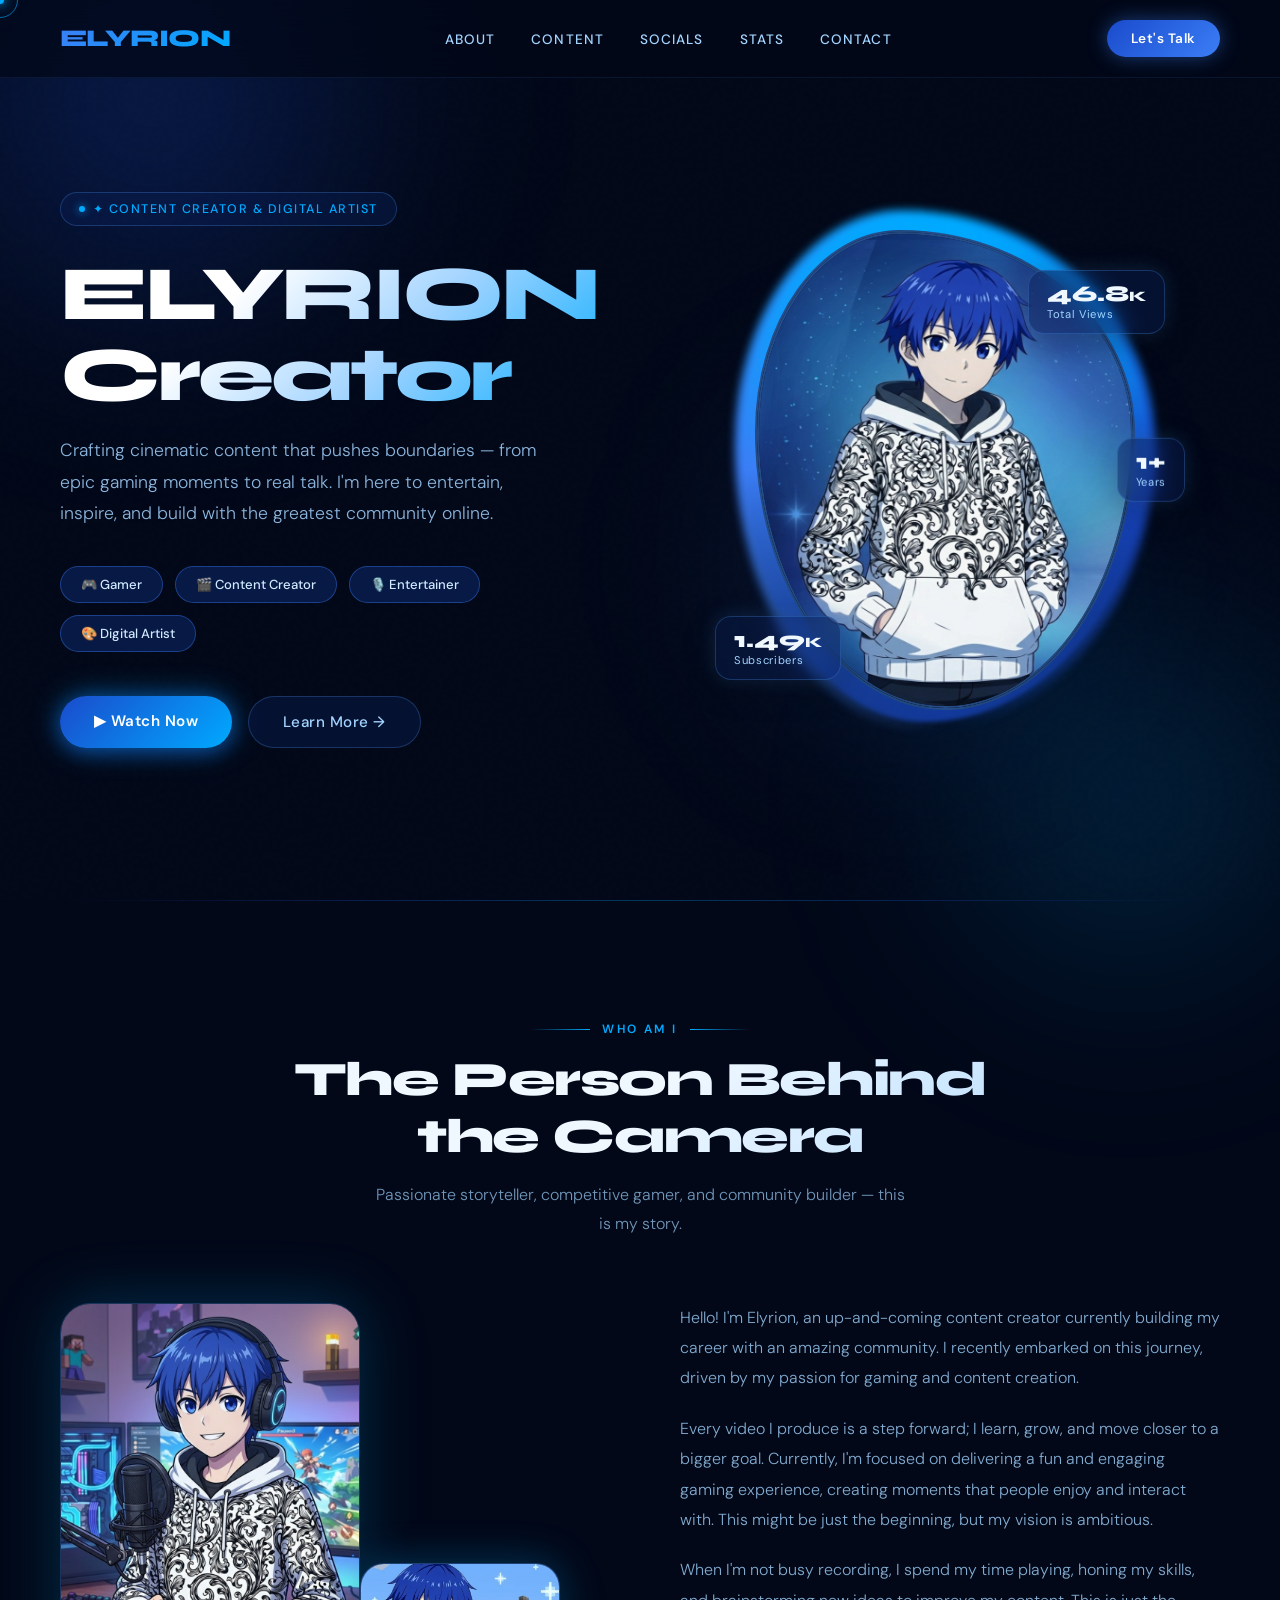
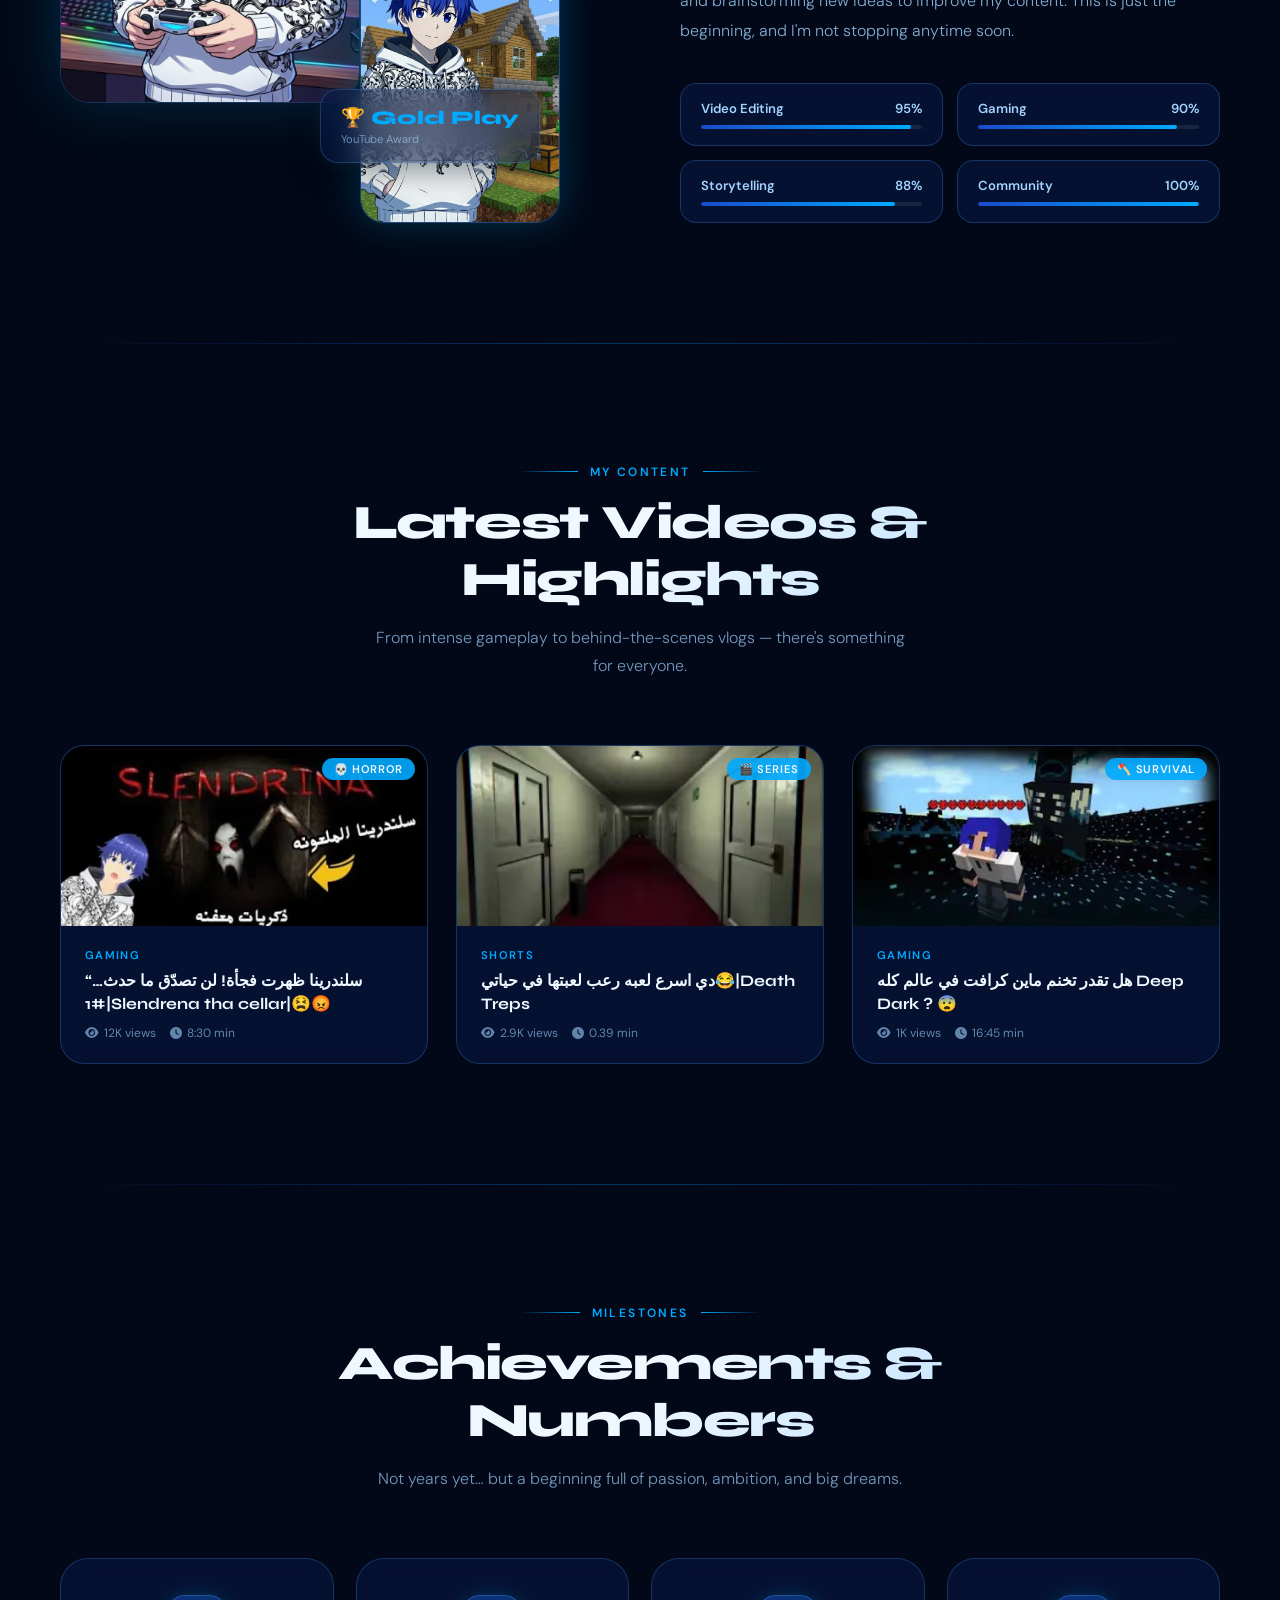
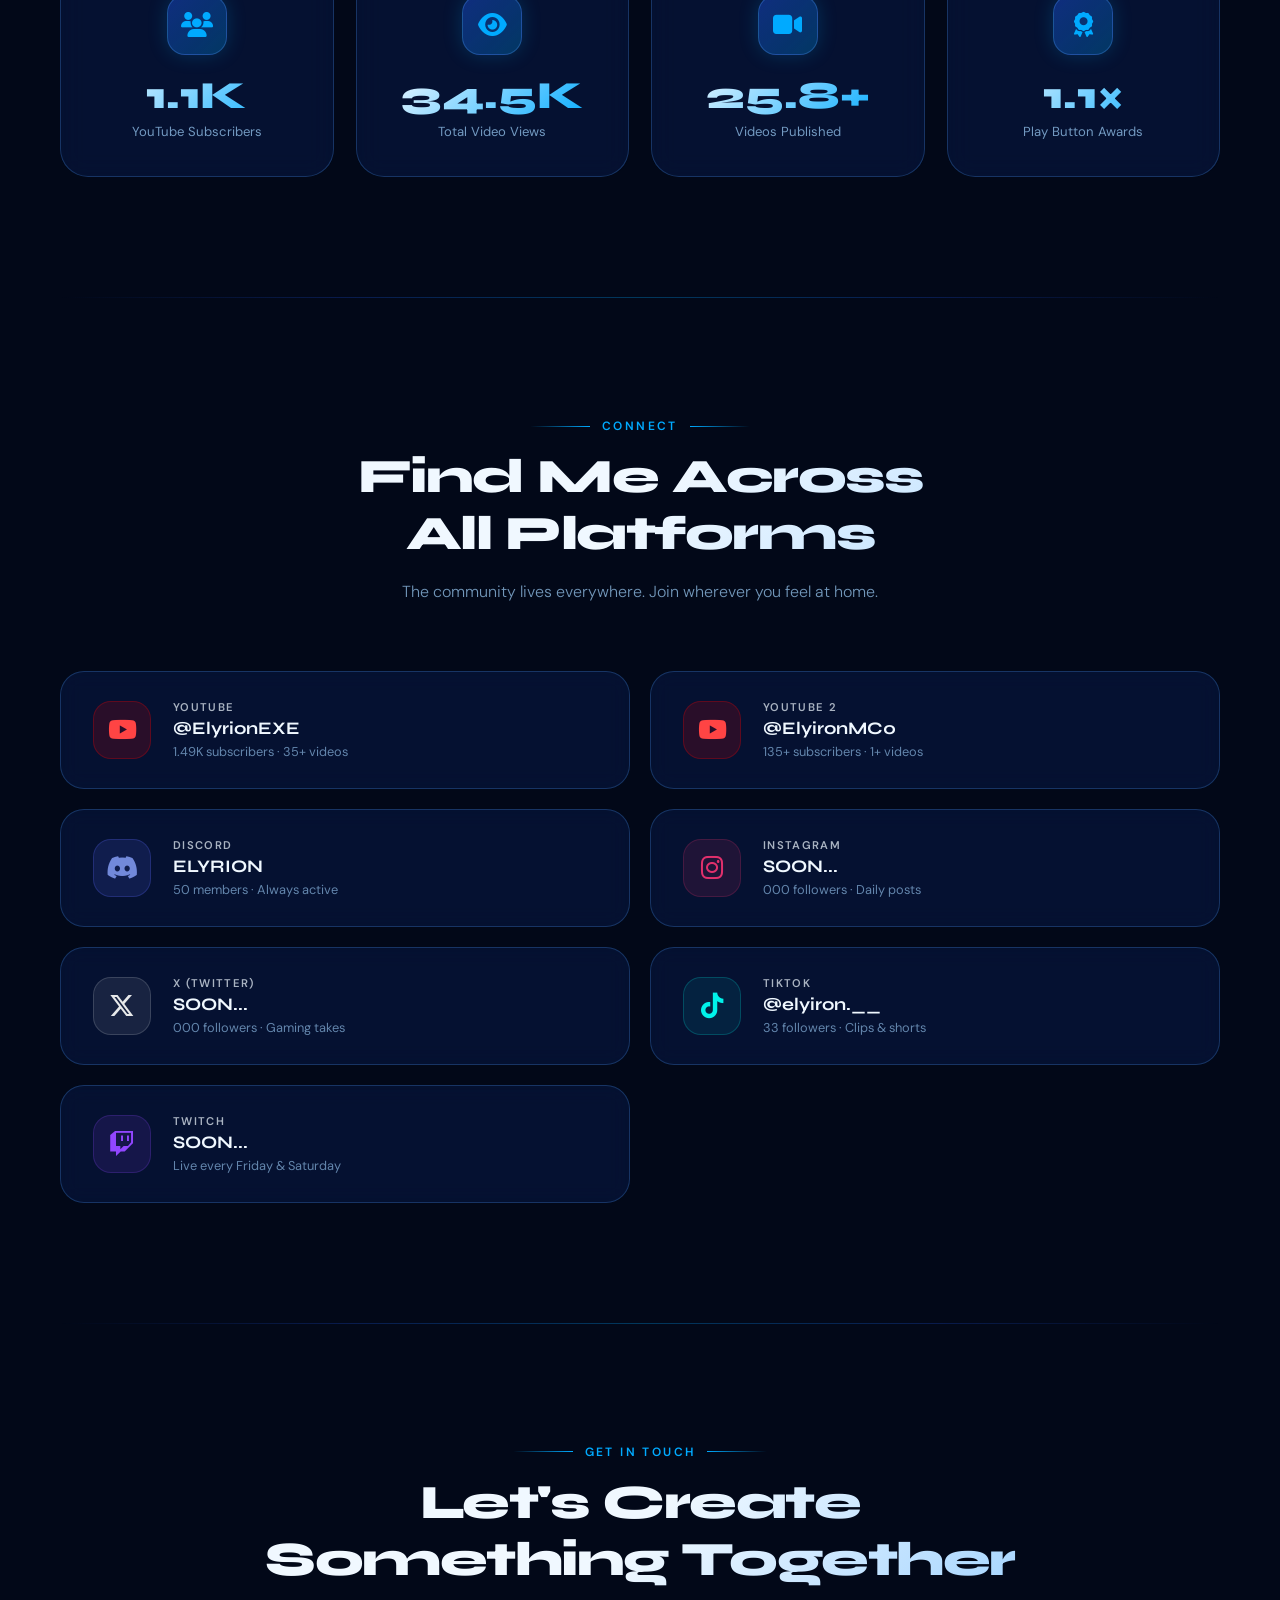
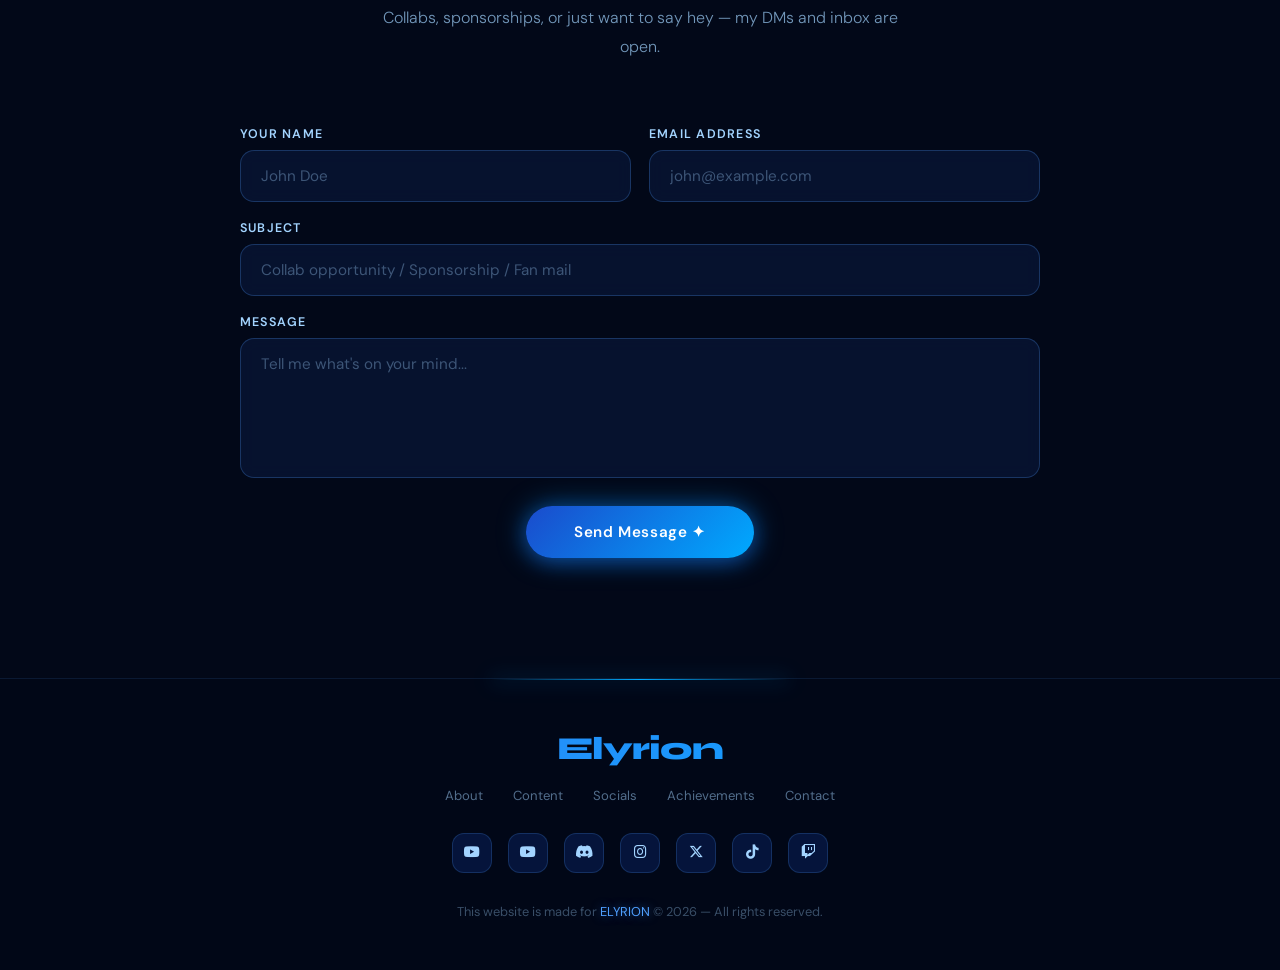
==== index.html @ 4797af59 "Rename elyrion.html to index.html" ====
<!DOCTYPE html>
<html lang="en">
<head>
<meta charset="UTF-8">
<meta name="viewport" content="width=device-width, initial-scale=1.0">
<title>ELYRION | Content Creator</title>
<link href="https://fonts.googleapis.com/css2?family=Syne:wght@400;500;600;700;800&family=DM+Sans:ital,opsz,wght@0,9..40,300;0,9..40,400;0,9..40,500;1,9..40,300&display=swap" rel="stylesheet">
<link rel="stylesheet" href="https://cdnjs.cloudflare.com/ajax/libs/font-awesome/6.5.0/css/all.min.css">
<link rel="stylesheet" href="elyrion.css">
</head>
<body>

<!-- CURSOR -->
<div class="cursor">
  <div class="cursor-dot" id="cursorDot"></div>
  <div class="cursor-ring" id="cursorRing"></div>
</div>

<!-- AMBIENT ORBS -->
<div class="orb orb-1"></div>
<div class="orb orb-2"></div>
<div class="orb orb-3"></div>

<!-- ── NAV ── -->
<nav id="navbar">
  <div class="nav-logo">ELYRION</div>
  <ul class="nav-links">
    <li><a href="#about">About</a></li>
    <li><a href="#content">Content</a></li>
    <li><a href="#social">Socials</a></li>
    <li><a href="#achievements">Stats</a></li>
    <li><a href="#contact">Contact</a></li>
  </ul>
  <a href="#contact" class="nav-cta">Let's Talk</a>
  <div class="hamburger" id="hamburger">
    <span></span><span></span><span></span>
  </div>
</nav>

<!-- ── HERO ── -->
<section id="hero">
  <div class="hero-inner">
    <div class="hero-left">
      <div class="hero-tag">✦ Content Creator & Digital Artist</div>
      <h1 class="hero-name">ELYRION<br>Creator</h1>
      <p class="hero-desc">
        Crafting cinematic content that pushes boundaries — from epic gaming moments to real talk. I'm here to entertain, inspire, and build with the greatest community online.
      </p>
      <div class="roles">
        <span class="role-pill">🎮 Gamer</span>
        <span class="role-pill">🎬 Content Creator</span>
        <span class="role-pill">🎙️ Entertainer</span>
        <span class="role-pill">🎨 Digital Artist</span>
      </div>
      <div class="hero-ctas">
        <a href="https://www.youtube.com/@ElyrionEXE" class="btn-primary" target="_blank">▶ Watch Now</a>
        <a href="#about" class="btn-ghost">Learn More →</a>
      </div>
    </div>

    <div class="hero-right">
      <div class="hero-img-wrap">
        <div class="img-bg-glow"></div>
        <div class="img-glow-ring"></div>
        <div class="img-glow-ring-inner"></div>
        <div class="avatar-placeholder">
          <img src="elyrion.png" alt="Profile Photo" class="avatar-placeholder" >
          <span></span>
        </div>

        <!-- Floating Badges -->
        <div class="floating-badge badge-subs">
          <div class="badge-value">1.49<span style="font-size:0.9rem">K</span></div>
          <div class="badge-label">Subscribers</div>
        </div>
        <div class="floating-badge badge-views">
          <div class="badge-value">46.8<span style="font-size:0.9rem">K</span></div>
          <div class="badge-label">Total Views</div>
        </div>
        <div class="floating-badge badge-years">
          <div class="badge-value">1+</div>
          <div class="badge-label">Years</div>
        </div>
      </div>
    </div>
  </div>
</section>

<div class="divider"></div>

<!-- ── ABOUT ── -->
<section id="about">
  <div class="container">
    <div class="section-header reveal">
      <div class="section-eyebrow">Who Am I</div>
      <h2 class="section-title">The Person Behind<br>the Camera</h2>
      <p class="section-sub">Passionate storyteller, competitive gamer, and community builder — this is my story.</p>
    </div>

    <div class="about-grid">
      <div class="about-art reveal">
        <div class="about-img-main">
          <div class="art-placeholder"><img src="elyrion_pc.png" alt="Profile Photo" class="fas fa-camera" style="width:100%;height:100%;object-fit:cover;"></div>
        </div>
        <div class="about-img-accent" style="background:linear-gradient(160deg,var(--blue-mid),var(--blue-dark));display:flex;align-items:center;justify-content:center;">
          <img src="elyrion_mc.png" alt="Profile Photo" class="fas fa-gamepad" style="font-size:3rem;color:rgba(79,159,255,0.4);width:150%;height:200%;object-fit:contain">
        </div>
        <div class="about-card-stat">
          <div style="font-family:var(--font-display);font-size:1.2rem;font-weight:800;color:var(--blue-neon)">🏆 Gold Play</div>
          <div style="font-size:0.7rem;color:rgba(163,212,255,0.6);margin-top:3px">YouTube Award</div>
        </div>
      </div>

      <div class="about-content reveal reveal-delay-2">
        <p>
          Hello! I'm Elyrion, an up-and-coming content creator currently building my career with an amazing community. I recently embarked on this journey, driven by my passion for gaming and content creation.
        </p>
        <p>
          Every video I produce is a step forward; I learn, grow, and move closer to a bigger goal. Currently, I'm focused on delivering a fun and engaging gaming experience, creating moments that people enjoy and interact with. This might be just the beginning, but my vision is ambitious.
        </p>
        <p>
          When I'm not busy recording, I spend my time playing, honing my skills, and brainstorming new ideas to improve my content. This is just the beginning, and I'm not stopping anytime soon.
        </p>
        <div class="skills-grid">
          <div class="skill-item">
            <div class="skill-name"><span>Video Editing</span><span>95%</span></div>
            <div class="skill-bar"><div class="skill-fill" style="width:95%"></div></div>
          </div>
          <div class="skill-item">
            <div class="skill-name"><span>Gaming</span><span>90%</span></div>
            <div class="skill-bar"><div class="skill-fill" style="width:90%"></div></div>
          </div>
          <div class="skill-item">
            <div class="skill-name"><span>Storytelling</span><span>88%</span></div>
            <div class="skill-bar"><div class="skill-fill" style="width:88%"></div></div>
          </div>
          <div class="skill-item">
            <div class="skill-name"><span>Community</span><span>100%</span></div>
            <div class="skill-bar"><div class="skill-fill" style="width:100%"></div></div>
          </div>
        </div>
      </div>
    </div>
  </div>
</section>

<div class="divider"></div>

<!-- ── CONTENT ── -->
<section id="content">
  <div class="container">
    <div class="section-header reveal">
      <div class="section-eyebrow">My Content</div>
      <h2 class="section-title">Latest Videos &<br>Highlights</h2>
      <p class="section-sub">From intense gameplay to behind-the-scenes vlogs — there's something for everyone.</p>
    </div>

    <div class="content-grid">
      <!-- Card 1 -->
       <a href="https://youtu.be/TIo_OshJAQ0?si=oeODLy1SK7DdFXUd" target="_blank" style="text-decoration:none;color:inherit;display:block;">
      <div class="content-card reveal">
        <div class="card-thumb">
          <div class="card-thumb-gradient" style="background:linear-gradient(135deg,rgba(26,75,204,0.8),rgba(0,170,255,0.4))"></div>
          <img src="elyrion_SLENDRINA.png" class="fas fa-gamepad card-thum" style="width:100%;height:100%;object-fit:cover;position:absolute;inset:0;">
          <div class="play-btn"><i class="fas fa-play" style="margin-left:3px"></i></div>
          <div class="card-badge">💀 Horror</div>
        </div>
        <div class="card-body">
          <div class="card-category">Gaming</div>
          <div class="card-title">“سلندرينا ظهرت فجأة! لن تصدّق ما حدث… #1|Slendrena tha cellar|😫😡</div>
          <div class="card-meta">
            <span><i class="fas fa-eye"></i> 12K views</span>
            <span><i class="fas fa-clock"></i> 8:30 min</span>
          </div>
        </div>
      </div>
      </a>

      <!-- Card 2 -->
       <a href="https://youtube.com/shorts/CoDmreZiS-M?si=k_gTHXH84lu0HMQO" target="_blank" style="text-decoration:none;color:inherit;display:block;">
      <div class="content-card reveal reveal-delay-1">
        <div class="card-thumb">
          <div class="card-thumb-gradient" style="background:linear-gradient(135deg,rgba(0,100,200,0.8),rgba(100,200,255,0.4))"></div>
          <img src="elyrion_short.png" class="fas fa-gamepad card-thum" style="width:100%;height:100%;object-fit:cover;position:absolute;inset:0;">
          <div class="play-btn"><i class="fas fa-play" style="margin-left:3px"></i></div>
          <div class="card-badge">🎬 Series</div>
        </div>
        <div class="card-body">
          <div class="card-category">Shorts</div>
          <div class="card-title">دي اسرع لعبه رعب لعبتها في حياتي😂|Death Treps</div>
          <div class="card-meta">
            <span><i class="fas fa-eye"></i> 2.9K views</span>
            <span><i class="fas fa-clock"></i> 0.39 min</span>
          </div>
        </div>
      </div>
      </a>

      <!-- Card 3 -->
       <a href="https://youtu.be/uIrhJU__8-M?si=4jICvYppz8R594Gr" target="_blank" style="text-decoration:none;color:inherit;display:block;">
      <div class="content-card reveal reveal-delay-2">
        <div class="card-thumb">
          <div class="card-thumb-gradient" style="background:linear-gradient(135deg,rgba(10,50,150,0.8),rgba(0,200,255,0.4))"></div>
          <img src="elyrion_mine.png" class="fas fa-microphone card-thumb-icon" style="width:100%;height:100%;object-fit:cover;position:absolute;inset:0;" />
          <div class="play-btn"><i class="fas fa-play" style="margin-left:3px"></i></div>
          <div class="card-badge">🪓 Survival</div>
        </div>
        <div class="card-body">
          <div class="card-category">Gaming</div>
          <div class="card-title">هل تقدر تخنم ماين كرافت في عالم كله Deep Dark ? 😨</div>
          <div class="card-meta">
            <span><i class="fas fa-eye"></i> 1K views</span>
            <span><i class="fas fa-clock"></i> 16:45 min</span>
          </div>
        </div>
      </div>
    </a>

    <!--
           <!- Card 4 ->
      <div class="content-card reveal reveal-delay-1">
        <div class="card-thumb">
          <div class="card-thumb-gradient" style="background:linear-gradient(135deg,rgba(5,30,100,0.9),rgba(59,126,246,0.5))"></div>
          <i class="fas fa-trophy card-thumb-icon"></i>
          <div class="play-btn"><i class="fas fa-play" style="margin-left:3px"></i></div>
        </div>
        <div class="card-body">
          <div class="card-category">Tournament</div>
          <div class="card-title">I Competed in a $10,000 Tournament — Did I Win?</div>
          <div class="card-meta">
            <span><i class="fas fa-eye"></i> 3.5M views</span>
            <span><i class="fas fa-clock"></i> 28 min</span>
          </div>
        </div>
      </div>
    -->

    <!--
      <!- Card 5 ->
      <div class="content-card reveal reveal-delay-2">
        <div class="card-thumb">
          <div class="card-thumb-gradient" style="background:linear-gradient(135deg,rgba(20,60,180,0.8),rgba(0,150,255,0.5))"></div>
          <i class="fas fa-users card-thumb-icon"></i>
          <div class="play-btn"><i class="fas fa-play" style="margin-left:3px"></i></div>
          <div class="card-badge">⭐ Popular</div>
        </div>
        <div class="card-body">
          <div class="card-category">Community</div>
          <div class="card-title">Playing With Subscribers Until Someone Beats Me</div>
          <div class="card-meta">
            <span><i class="fas fa-eye"></i> 5.7M views</span>
            <span><i class="fas fa-clock"></i> 45 min</span>
          </div>
        </div>
      </div>
    -->

    <!--
      <!- Card 6 ->
      <div class="content-card reveal reveal-delay-3">
        <div class="card-thumb">
          <div class="card-thumb-gradient" style="background:linear-gradient(135deg,rgba(0,70,180,0.8),rgba(0,220,255,0.4))"></div>
          <i class="fas fa-star card-thumb-icon"></i>
          <div class="play-btn"><i class="fas fa-play" style="margin-left:3px"></i></div>
        </div>
        <div class="card-body">
          <div class="card-category">Highlights</div>
          <div class="card-title">The Best Moments of 2025 — Year in Review</div>
          <div class="card-meta">
            <span><i class="fas fa-eye"></i> 8.9M views</span>
            <span><i class="fas fa-clock"></i> 14 min</span>
          </div>
        </div>
      </div>
    -->
    </div>
  </div>
</section>

<div class="divider"></div>

<!-- ── ACHIEVEMENTS ── -->
<section id="achievements">
  <div class="container">
    <div class="section-header reveal">
      <div class="section-eyebrow">Milestones</div>
      <h2 class="section-title">Achievements &<br>Numbers</h2>
      <p class="section-sub">Not years yet… but a beginning full of passion, ambition, and big dreams.</p>
    </div>

    <div class="achievements-grid">
      <div class="ach-card reveal">
        <div class="ach-icon"><i class="fas fa-users"></i></div>
        <div class="ach-number">1.49<span class="ach-suffix">K</span></div>
        <div class="ach-label">YouTube Subscribers</div>
      </div>
      <div class="ach-card reveal reveal-delay-1">
        <div class="ach-icon"><i class="fas fa-eye"></i></div>
        <div class="ach-number">55555555<span class="ach-suffix">K</span></div>
        <div class="ach-label">Total Video Views</div>
      </div>
      <div class="ach-card reveal reveal-delay-2">
        <div class="ach-icon"><i class="fas fa-video"></i></div>
        <div class="ach-number">35<span class="ach-suffix">+</span></div>
        <div class="ach-label">Videos Published</div>
      </div>
      <div class="ach-card reveal reveal-delay-3">
        <div class="ach-icon"><i class="fas fa-award"></i></div>
        <div class="ach-number">1.5<span class="ach-suffix">×</span></div>
        <div class="ach-label">Play Button Awards</div>
      </div>
    </div>
  </div>
</section>

<div class="divider"></div>

<!-- ── SOCIAL ── -->
<section id="social">
  <div class="container">
    <div class="section-header reveal">
      <div class="section-eyebrow">Connect</div>
      <h2 class="section-title">Find Me Across<br>All Platforms</h2>
      <p class="section-sub">The community lives everywhere. Join wherever you feel at home.</p>
    </div>

    <div class="social-grid">
      <a href="https://www.youtube.com/@ElyrionEXE" target="_blank" class="social-card social-yt reveal">
        <div class="social-icon-wrap"><i class="fab fa-youtube"></i></div>
        <div class="social-info">
          <div class="social-platform">YouTube</div>
          <div class="social-handle">@ElyrionEXE</div>
          <div class="social-count">1.49K subscribers · 35+ videos</div>
        </div>
        <i class="fas fa-arrow-up-right social-arrow"></i>
      </a>

      <a href="https://www.youtube.com/@ElyironMC0" target="_blank" class="social-card social-yt reveal">
        <div class="social-icon-wrap"><i class="fab fa-youtube"></i></div>
        <div class="social-info">
          <div class="social-platform">YouTube 2</div>
          <div class="social-handle">@ElyironMC0</div>
          <div class="social-count">135+ subscribers · 1+ videos</div>
        </div>
        <i class="fas fa-arrow-up-right social-arrow"></i>
      </a>

      <a href="https://discord.gg/sbxPP2dNE7" target="_blank" class="social-card social-discord reveal reveal-delay-1">
        <div class="social-icon-wrap"><i class="fab fa-discord"></i></div>
        <div class="social-info">
          <div class="social-platform">Discord</div>
          <div class="social-handle">ELYRION</div>
          <div class="social-count">50 members · Always active</div>
        </div>
        <i class="fas fa-arrow-up-right social-arrow"></i>
      </a>

      <a href="#" target="_blank" class="social-card social-ig reveal reveal-delay-1">
        <div class="social-icon-wrap"><i class="fab fa-instagram"></i></div>
        <div class="social-info">
          <div class="social-platform">Instagram</div>
          <div class="social-handle">SOON...</div>
          <div class="social-count">000 followers · Daily posts</div>
        </div>
        <i class="fas fa-arrow-up-right social-arrow"></i>
      </a>
    

      <a href="#" target="_blank" class="social-card social-x reveal reveal-delay-2">
        <div class="social-icon-wrap"><i class="fab fa-x-twitter"></i></div>
        <div class="social-info">
          <div class="social-platform">X (Twitter)</div>
          <div class="social-handle">SOON...</div>
          <div class="social-count">000 followers · Gaming takes</div>
        </div>
        <i class="fas fa-arrow-up-right social-arrow"></i>
      </a>

      <a href="https://tiktok.com/@elyiron.__?_t=ZS-8xv6nuUQ7Aw&_r=1" target="_blank" class="social-card social-tt reveal reveal-delay-2">
        <div class="social-icon-wrap"><i class="fab fa-tiktok"></i></div>
        <div class="social-info">
          <div class="social-platform">TikTok</div>
          <div class="social-handle">@elyiron.__</div>
          <div class="social-count">33 followers · Clips & shorts</div>
        </div>
        <i class="fas fa-arrow-up-right social-arrow"></i>
      </a>

      
      <a href="#" target="_blank" class="social-card social-twitch reveal reveal-delay-3">
        <div class="social-icon-wrap"><i class="fab fa-twitch"></i></div>
        <div class="social-info">
          <div class="social-platform">Twitch</div>
          <div class="social-handle">SOON...</div>
          <div class="social-count">Live every Friday & Saturday</div>
        </div>
        <i class="fas fa-arrow-up-right social-arrow"></i>
      </a>
    
    </div>
  </div>
</section>

<div class="divider"></div>

<!-- ── CONTACT ── -->
<section id="contact">
  <div class="container">
    <div class="contact-inner">
      <div class="section-header reveal">
        <div class="section-eyebrow">Get in Touch</div>
        <h2 class="section-title">Let's Create<br>Something Together</h2>
        <p class="section-sub">Collabs, sponsorships, or just want to say hey — my DMs and inbox are open.</p>
      </div>

      <form class="contact-form reveal" onsubmit="handleSubmit(event)">
        <div class="form-row">
          <div class="form-group">
            <label>Your Name</label>
            <input type="text" class="form-control" placeholder="John Doe">
          </div>
          <div class="form-group">
            <label>Email Address</label>
            <input type="email" class="form-control" placeholder="john@example.com">
          </div>
        </div>
        <div class="form-group">
          <label>Subject</label>
          <input type="text" class="form-control" placeholder="Collab opportunity / Sponsorship / Fan mail">
        </div>
        <div class="form-group">
          <label>Message</label>
          <textarea class="form-control" placeholder="Tell me what's on your mind..."></textarea>
        </div>
        <button type="submit" class="form-submit">Send Message ✦</button>
      </form>
    </div>
  </div>
</section>

<!-- ── FOOTER ── -->
<footer>
  <div class="footer-logo">Elyrion</div>
  <ul class="footer-links">
    <li><a href="#about">About</a></li>
    <li><a href="#content">Content</a></li>
    <li><a href="#social">Socials</a></li>
    <li><a href="#achievements">Achievements</a></li>
    <li><a href="#contact">Contact</a></li>
  </ul>
  <div class="footer-socials">
    <a href="https://www.youtube.com/@ElyrionEXE" class="footer-social-btn"><i class="fab fa-youtube"></i></a>
    <a href="https://www.youtube.com/@ElyironMC0" class="footer-social-btn"><i class="fab fa-youtube"></i></a>
    <a href="#" class="footer-social-btn"><i class="fab fa-discord"></i></a>
    <a href="#" class="footer-social-btn"><i class="fab fa-instagram"></i></a>
    <a href="#" class="footer-social-btn"><i class="fab fa-x-twitter"></i></a>
    <a href="https://www.tiktok.com/@elyiron.__?_t=ZS-8xv6nuUQ7Aw&_r=1" class="footer-social-btn"><i class="fab fa-tiktok"></i></a>
    <a href="#" class="footer-social-btn"><i class="fab fa-twitch"></i></a>
  </div>
  <p class="footer-copy">
    This website is made for <span>ELYRION</span> &copy; 2026 — All rights reserved.
  </p>
</footer>
<script src="elyrion.js"></script>
</body>
</html>
---- elyrion.css ----
:root {
    --blue-deep:    #020818;
    --blue-dark:    #040d24;
    --blue-mid:     #0a1a3e;
    --blue-accent:  #1a4bcc;
    --blue-bright:  #3b7ef6;
    --blue-glow:    #4f9fff;
    --blue-neon:    #00aaff;
    --blue-light:   #a3d4ff;
    --blue-pale:    #d0eaff;
    --white:        #f0f8ff;
    --glass-bg:     rgba(10, 30, 80, 0.45);
    --glass-border: rgba(79, 159, 255, 0.25);
    --font-display: 'Syne', sans-serif;
    --font-body:    'DM Sans', sans-serif;
  }

  *, *::before, *::after { margin: 0; padding: 0; box-sizing: border-box; }

  html { scroll-behavior: smooth; }

  body {
    background: var(--blue-deep);
    color: var(--white);
    font-family: var(--font-body);
    overflow-x: hidden;
    cursor: none;
  }

  /* ─── CUSTOM CURSOR ─── */
  .cursor {
    position: fixed; top: 0; left: 0; pointer-events: none; z-index: 9999;
  }
  .cursor-dot {
    width: 8px; height: 8px;
    background: var(--blue-neon);
    border-radius: 50%;
    position: absolute;
    transform: translate(-50%, -50%);
    transition: transform 0.1s;
    box-shadow: 0 0 10px var(--blue-neon), 0 0 20px var(--blue-neon);
  }
  .cursor-ring {
    width: 36px; height: 36px;
    border: 1.5px solid rgba(0, 170, 255, 0.6);
    border-radius: 50%;
    position: absolute;
    transform: translate(-50%, -50%);
    transition: width 0.3s, height 0.3s, transform 0.15s;
  }
  body:has(a:hover, button:hover) .cursor-ring {
    width: 52px; height: 52px;
    background: rgba(0, 170, 255, 0.07);
  }

  /* ─── SCROLLBAR ─── */
  ::-webkit-scrollbar { width: 5px; }
  ::-webkit-scrollbar-track { background: var(--blue-dark); }
  ::-webkit-scrollbar-thumb { background: var(--blue-accent); border-radius: 3px; }

  /* ─── NOISE OVERLAY ─── */
  body::before {
    content: '';
    position: fixed; inset: 0;
    background-image: url("data:image/svg+xml,%3Csvg viewBox='0 0 200 200' xmlns='http://www.w3.org/2000/svg'%3E%3Cfilter id='n'%3E%3CfeTurbulence type='fractalNoise' baseFrequency='0.9' numOctaves='4' stitchTiles='stitch'/%3E%3C/filter%3E%3Crect width='100%25' height='100%25' filter='url(%23n)' opacity='0.03'/%3E%3C/svg%3E");
    pointer-events: none; z-index: 1; opacity: 0.4;
  }

  /* ─── AMBIENT ORBS ─── */
  .orb {
    position: fixed; border-radius: 50%; filter: blur(90px);
    pointer-events: none; z-index: 0; animation: orbDrift 18s ease-in-out infinite alternate;
  }
  .orb-1 { width: 600px; height: 600px; background: radial-gradient(circle, rgba(26,75,204,0.35), transparent 70%); top: -200px; left: -150px; animation-delay: 0s; }
  .orb-2 { width: 500px; height: 500px; background: radial-gradient(circle, rgba(0,170,255,0.2), transparent 70%); bottom: -150px; right: -100px; animation-delay: -6s; }
  .orb-3 { width: 400px; height: 400px; background: radial-gradient(circle, rgba(59,126,246,0.25), transparent 70%); top: 40%; left: 55%; animation-delay: -12s; }

  @keyframes orbDrift {
    0%   { transform: translate(0, 0) scale(1); }
    50%  { transform: translate(30px, -40px) scale(1.1); }
    100% { transform: translate(-20px, 20px) scale(0.95); }
  }

  /* ─── NAV ─── */
  nav {
    position: fixed; top: 0; left: 0; right: 0; z-index: 1000;
    padding: 20px 60px;
    display: flex; align-items: center; justify-content: space-between;
    background: rgba(2, 8, 24, 0.7);
    backdrop-filter: blur(20px);
    border-bottom: 1px solid rgba(79, 159, 255, 0.1);
    transition: padding 0.3s;
  }
  nav.scrolled { padding: 14px 60px; }

  .nav-logo {
    font-family: var(--font-display);
    font-size: 1.5rem; font-weight: 800;
    background: linear-gradient(135deg, var(--blue-bright), var(--blue-neon));
    -webkit-background-clip: text; -webkit-text-fill-color: transparent;
    letter-spacing: -0.03em;
  }
  .nav-links { display: flex; gap: 36px; list-style: none; }
  .nav-links a {
    font-size: 0.85rem; font-weight: 500; letter-spacing: 0.08em;
    text-transform: uppercase; color: var(--blue-light);
    text-decoration: none; position: relative; padding-bottom: 4px;
    transition: color 0.3s;
  }
  .nav-links a::after {
    content: ''; position: absolute; bottom: 0; left: 0;
    width: 0; height: 1px; background: var(--blue-neon);
    transition: width 0.3s;
  }
  .nav-links a:hover { color: var(--white); }
  .nav-links a:hover::after { width: 100%; }

  .nav-cta {
    padding: 10px 24px; border-radius: 30px;
    background: linear-gradient(135deg, var(--blue-accent), var(--blue-bright));
    color: #fff; font-size: 0.85rem; font-weight: 600;
    text-decoration: none; letter-spacing: 0.04em;
    box-shadow: 0 0 20px rgba(59, 126, 246, 0.45);
    transition: box-shadow 0.3s, transform 0.2s;
  }
  .nav-cta:hover { box-shadow: 0 0 35px rgba(0, 170, 255, 0.7); transform: translateY(-1px); }

  .hamburger { display: none; flex-direction: column; gap: 5px; cursor: pointer; }
  .hamburger span { width: 24px; height: 2px; background: var(--blue-light); border-radius: 2px; transition: 0.3s; }

  /* ─── HERO ─── */
  #hero {
    min-height: 100vh; display: flex; align-items: center;
    padding: 120px 60px 80px;
    position: relative; overflow: hidden; z-index: 2;
  }

  .hero-inner {
    display: grid; grid-template-columns: 1fr 1fr;
    gap: 60px; align-items: center; max-width: 1300px; margin: 0 auto; width: 100%;
  }

  .hero-left { animation: fadeSlideLeft 1s cubic-bezier(.22,1,.36,1) both; }

  .hero-tag {
    display: inline-flex; align-items: center; gap: 8px;
    padding: 8px 18px; border-radius: 30px;
    border: 1px solid var(--glass-border);
    background: var(--glass-bg); backdrop-filter: blur(10px);
    font-size: 0.78rem; font-weight: 500; letter-spacing: 0.12em;
    text-transform: uppercase; color: var(--blue-neon);
    margin-bottom: 28px;
  }
  .hero-tag::before {
    content: ''; width: 6px; height: 6px; background: var(--blue-neon);
    border-radius: 50%; box-shadow: 0 0 8px var(--blue-neon);
    animation: pulse 2s ease infinite;
  }
  @keyframes pulse { 0%,100%{opacity:1;} 50%{opacity:0.3;} }

  .hero-name {
    font-family: var(--font-display);
    font-size: clamp(3rem, 6vw, 5.5rem);
    font-weight: 800; line-height: 1.05;
    letter-spacing: -0.04em;
    background: linear-gradient(135deg, #fff 30%, var(--blue-light) 60%, var(--blue-neon) 100%);
    -webkit-background-clip: text; -webkit-text-fill-color: transparent;
    margin-bottom: 20px;
  }

  .hero-desc {
    font-size: 1.1rem; font-weight: 300; line-height: 1.8;
    color: rgba(163, 212, 255, 0.85); max-width: 480px; margin-bottom: 36px;
  }

  .roles {
    display: flex; flex-wrap: wrap; gap: 12px; margin-bottom: 44px;
  }
  .role-pill {
    padding: 9px 20px; border-radius: 30px;
    background: rgba(26, 75, 204, 0.25);
    border: 1px solid rgba(59, 126, 246, 0.4);
    font-size: 0.82rem; font-weight: 500; color: var(--blue-pale);
    backdrop-filter: blur(8px);
    transition: background 0.3s, border-color 0.3s, box-shadow 0.3s, transform 0.2s;
    animation: fadeUp 0.6s cubic-bezier(.22,1,.36,1) both;
  }
  .role-pill:nth-child(1){animation-delay:0.3s}
  .role-pill:nth-child(2){animation-delay:0.4s}
  .role-pill:nth-child(3){animation-delay:0.5s}
  .role-pill:nth-child(4){animation-delay:0.6s}
  .role-pill:hover {
    background: rgba(59, 126, 246, 0.35);
    border-color: var(--blue-glow);
    box-shadow: 0 0 20px rgba(0, 170, 255, 0.3);
    transform: translateY(-2px);
  }

  .hero-ctas { display: flex; gap: 16px; flex-wrap: wrap; }
  .btn-primary {
    padding: 15px 34px; border-radius: 50px;
    background: linear-gradient(135deg, var(--blue-accent), var(--blue-neon));
    color: #fff; font-weight: 600; font-size: 0.95rem;
    text-decoration: none; letter-spacing: 0.03em;
    box-shadow: 0 0 30px rgba(0, 170, 255, 0.45), 0 4px 20px rgba(26,75,204,0.5);
    transition: box-shadow 0.3s, transform 0.2s;
    position: relative; overflow: hidden;
  }
  .btn-primary::after {
    content: ''; position: absolute; inset: 0;
    background: linear-gradient(135deg, transparent, rgba(255,255,255,0.12), transparent);
    transform: translateX(-100%); transition: transform 0.5s;
  }
  .btn-primary:hover { box-shadow: 0 0 50px rgba(0, 170, 255, 0.75), 0 4px 30px rgba(26,75,204,0.7); transform: translateY(-2px); }
  .btn-primary:hover::after { transform: translateX(100%); }

  .btn-ghost {
    padding: 15px 34px; border-radius: 50px;
    border: 1px solid var(--glass-border);
    background: var(--glass-bg); backdrop-filter: blur(10px);
    color: var(--blue-light); font-weight: 500; font-size: 0.95rem;
    text-decoration: none; letter-spacing: 0.03em;
    transition: border-color 0.3s, color 0.3s, box-shadow 0.3s, transform 0.2s;
  }
  .btn-ghost:hover { border-color: var(--blue-glow); color: #fff; box-shadow: 0 0 25px rgba(79,159,255,0.25); transform: translateY(-2px); }

  /* ─── HERO IMAGE ─── */
  .hero-right {
    display: flex; justify-content: center; align-items: center;
    position: relative; animation: fadeSlideRight 1s cubic-bezier(.22,1,.36,1) both;
  }

  .hero-img-wrap {
    position: relative; width: 380px; height: 480px;
  }

  .img-glow-ring {
    position: absolute; inset: -20px;
    border-radius: 40% 60% 55% 45% / 45% 45% 55% 55%;
    background: conic-gradient(from 0deg, var(--blue-neon), var(--blue-accent), transparent, var(--blue-bright), var(--blue-neon));
    animation: rotateBorder 8s linear infinite;
    filter: blur(4px);
  }
  @keyframes rotateBorder { to { transform: rotate(360deg); } }

  .img-glow-ring-inner {
    position: absolute; inset: -12px;
    border-radius: 40% 60% 55% 45% / 45% 45% 55% 55%;
    background: conic-gradient(from 180deg, var(--blue-accent), transparent, var(--blue-neon), transparent, var(--blue-accent));
    animation: rotateBorder 12s linear infinite reverse;
    filter: blur(2px); opacity: 0.7;
  }

  .img-bg-glow {
    position: absolute; inset: -40px;
    background: radial-gradient(ellipse at center, rgba(0, 170, 255, 0.25) 0%, transparent 65%);
    border-radius: 50%; animation: glowPulse 4s ease-in-out infinite alternate;
  }
  @keyframes glowPulse { 0%{opacity:0.5; transform:scale(0.95);} 100%{opacity:1; transform:scale(1.05);} }

  .hero-avatar {
    width: 100%; height: 100%;
    border-radius: 38% 62% 50% 50% / 42% 42% 58% 58%;
    object-fit: cover; position: relative; z-index: 2;
    border: 2px solid rgba(79, 159, 255, 0.4);
  }

  /* placeholder avatar */
  .avatar-placeholder {
    width: 100%; height: 100%;
    border-radius: 38% 62% 50% 50% / 42% 42% 58% 58%;
    position: relative; z-index: 2;
    background: linear-gradient(160deg, var(--blue-mid), var(--blue-dark));
    border: 2px solid rgba(79, 159, 255, 0.4);
    display: flex; flex-direction: column; align-items: center; justify-content: center;
    overflow: hidden;
  }
  .avatar-placeholder::before {
    content: ''; position: absolute; inset: 0;
    background: radial-gradient(ellipse at 30% 30%, rgba(59,126,246,0.3), transparent 60%);
  }
  .avatar-placeholder i {
    font-size: 6rem; color: rgba(79, 159, 255, 0.5);
    position: relative; z-index: 1;
    margin-bottom: 10px;
  }
  .avatar-placeholder span {
    font-size: 0.75rem; color: rgba(163,212,255,0.5);
    letter-spacing: 0.08em; text-transform: uppercase;
    position: relative; z-index: 1;
  }

  .floating-badge {
    position: absolute; z-index: 5;
    padding: 12px 18px; border-radius: 16px;
    background: var(--glass-bg); backdrop-filter: blur(12px);
    border: 1px solid var(--glass-border);
    box-shadow: 0 8px 32px rgba(0,0,0,0.3), 0 0 20px rgba(79,159,255,0.2);
    animation: float 4s ease-in-out infinite;
  }
  .floating-badge.badge-subs { bottom: 30px; left: -40px; animation-delay: 0s; }
  .floating-badge.badge-views { top: 40px; right: -30px; animation-delay: -2s; }
  .floating-badge.badge-years { top: 50%; right: -50px; transform: translateY(-50%); animation-delay: -1s; }

  @keyframes float {
    0%,100%{transform:translateY(0);} 50%{transform:translateY(-10px);}
  }
  .floating-badge.badge-years { animation: floatMid 4s ease-in-out infinite; animation-delay: -1s; }
  @keyframes floatMid {
    0%,100%{transform:translateY(-50%);} 50%{transform:translateY(calc(-50% - 10px));}
  }

  .badge-value {
    font-family: var(--font-display); font-size: 1.4rem; font-weight: 800;
    color: var(--white); line-height: 1;
  }
  .badge-label { font-size: 0.7rem; color: var(--blue-light); letter-spacing: 0.06em; margin-top: 2px; }

  /* ─── SECTION COMMON ─── */
  section { position: relative; z-index: 2; }

  .section-header { text-align: center; margin-bottom: 64px; }
  .section-eyebrow {
    font-size: 0.75rem; letter-spacing: 0.2em; text-transform: uppercase;
    color: var(--blue-neon); font-weight: 600; margin-bottom: 14px;
    display: flex; align-items: center; justify-content: center; gap: 12px;
  }
  .section-eyebrow::before, .section-eyebrow::after {
    content: ''; flex: 1; max-width: 60px; height: 1px;
    background: linear-gradient(to right, transparent, var(--blue-neon));
  }
  .section-eyebrow::after { background: linear-gradient(to left, transparent, var(--blue-neon)); }

  .section-title {
    font-family: var(--font-display);
    font-size: clamp(2rem, 4vw, 3rem);
    font-weight: 800; letter-spacing: -0.03em;
    background: linear-gradient(135deg, var(--white) 50%, var(--blue-light));
    -webkit-background-clip: text; -webkit-text-fill-color: transparent;
    margin-bottom: 16px;
  }
  .section-sub { color: rgba(163,212,255,0.7); font-size: 1rem; font-weight: 300; max-width: 540px; margin: 0 auto; line-height: 1.8; }

  .container { max-width: 1300px; margin: 0 auto; padding: 0 60px; }

  /* ─── DIVIDER ─── */
  .divider {
    height: 1px; margin: 0 60px;
    background: linear-gradient(to right, transparent, var(--blue-accent), var(--blue-neon), var(--blue-accent), transparent);
    opacity: 0.3;
  }

  /* ─── ABOUT ─── */
  #about { padding: 120px 0; }

  .about-grid {
    display: grid; grid-template-columns: 1fr 1fr;
    gap: 80px; align-items: center;
  }

  .about-art {
    position: relative; height: 520px;
  }
  .about-img-main {
    width: 300px; height: 400px;
    border-radius: 30px;
    position: absolute; top: 0; left: 0;
    overflow: hidden;
    box-shadow: 0 0 60px rgba(0, 170, 255, 0.25), 0 20px 60px rgba(0,0,0,0.5);
    border: 1px solid rgba(79, 159, 255, 0.3);
  }
  .about-img-main::before {
    content: ''; position: absolute; inset: 0; z-index: 1;
    background: linear-gradient(160deg, rgba(59,126,246,0.15), transparent 60%);
  }
  .art-placeholder {
    width: 100%; height: 100%;
    background: linear-gradient(160deg, var(--blue-mid) 0%, var(--blue-dark) 100%);
    display: flex; align-items: center; justify-content: center;
  }
  .art-placeholder i { font-size: 5rem; color: rgba(79,159,255,0.4); }

  .about-img-accent {
    width: 200px; height: 260px;
    border-radius: 24px;
    position: absolute; bottom: 0; right: 40px;
    overflow: hidden;
    box-shadow: 0 0 40px rgba(0, 170, 255, 0.3), 0 20px 40px rgba(0,0,0,0.5);
    border: 1px solid rgba(79,159,255,0.35);
    animation: floatSlow 6s ease-in-out infinite;
  }
  @keyframes floatSlow {
    0%,100%{transform:translateY(0);} 50%{transform:translateY(-15px);}
  }

  .about-card-stat {
    position: absolute; bottom: 60px; left: 260px; z-index: 5;
    padding: 16px 20px; border-radius: 18px;
    background: var(--glass-bg); backdrop-filter: blur(14px);
    border: 1px solid var(--glass-border);
    box-shadow: 0 8px 32px rgba(0,0,0,0.4), 0 0 20px rgba(79,159,255,0.15);
    animation: float 5s ease-in-out infinite; animation-delay: -2s;
    min-width: 130px;
  }

  .about-content {}
  .about-content p {
    color: rgba(163,212,255,0.8); font-size: 1rem; line-height: 1.9;
    font-weight: 300; margin-bottom: 20px;
  }

  .skills-grid {
    display: grid; grid-template-columns: 1fr 1fr; gap: 14px; margin-top: 36px;
  }
  .skill-item {
    padding: 16px 20px; border-radius: 16px;
    background: var(--glass-bg); backdrop-filter: blur(8px);
    border: 1px solid var(--glass-border);
    transition: border-color 0.3s, box-shadow 0.3s, transform 0.2s;
  }
  .skill-item:hover { border-color: var(--blue-glow); box-shadow: 0 0 20px rgba(79,159,255,0.2); transform: translateX(4px); }
  .skill-name { font-size: 0.82rem; font-weight: 600; color: var(--blue-light); margin-bottom: 8px; display: flex; justify-content: space-between; }
  .skill-bar { height: 4px; background: rgba(255,255,255,0.08); border-radius: 2px; overflow: hidden; }
  .skill-fill { height: 100%; border-radius: 2px; background: linear-gradient(to right, var(--blue-accent), var(--blue-neon)); animation: fillBar 1.5s cubic-bezier(.22,1,.36,1) both; }
  @keyframes fillBar { from{width:0} }

  /* ─── CONTENT / VIDEOS ─── */
  #content { padding: 120px 0; }

  .content-grid {
    display: grid; grid-template-columns: repeat(3, 1fr); gap: 28px;
  }

  .content-card {
    border-radius: 24px; overflow: hidden;
    background: var(--glass-bg); backdrop-filter: blur(10px);
    border: 1px solid var(--glass-border);
    transition: transform 0.4s cubic-bezier(.22,1,.36,1), box-shadow 0.4s, border-color 0.3s;
    position: relative;
  }
  .content-card:hover { transform: translateY(-8px); border-color: rgba(79,159,255,0.5); box-shadow: 0 20px 60px rgba(0,0,0,0.4), 0 0 40px rgba(0,170,255,0.15); }

  .card-thumb {
    height: 180px; position: relative; overflow: hidden;
    background: linear-gradient(135deg, var(--blue-mid), var(--blue-dark));
    display: flex; align-items: center; justify-content: center;
  }
  .card-thumb-gradient { position: absolute; inset: 0; opacity: 0.6; }
  .card-thumb-icon { font-size: 2.8rem; color: rgba(255,255,255,0.2); position: relative; z-index: 1; }

  .play-btn {
    position: absolute; z-index: 2;
    width: 52px; height: 52px; border-radius: 50%;
    background: rgba(0, 170, 255, 0.9);
    display: flex; align-items: center; justify-content: center;
    font-size: 1.1rem; color: white;
    box-shadow: 0 0 30px rgba(0, 170, 255, 0.7);
    transform: scale(0); transition: transform 0.3s cubic-bezier(.22,1,.36,1);
  }
  .content-card:hover .play-btn { transform: scale(1); }

  .card-badge {
    position: absolute; top: 12px; right: 12px; z-index: 3;
    padding: 4px 12px; border-radius: 20px;
    background: rgba(0,170,255,0.9); font-size: 0.7rem; font-weight: 600;
    letter-spacing: 0.06em; text-transform: uppercase;
  }

  .card-body { padding: 22px 24px; }
  .card-category { font-size: 0.7rem; color: var(--blue-neon); letter-spacing: 0.12em; text-transform: uppercase; font-weight: 600; margin-bottom: 8px; }
  .card-title { font-family: var(--font-display); font-size: 1rem; font-weight: 700; line-height: 1.4; color: var(--white); margin-bottom: 10px; }
  .card-meta { display: flex; gap: 14px; font-size: 0.75rem; color: rgba(163,212,255,0.6); }
  .card-meta span { display: flex; align-items: center; gap: 5px; }

  /* ─── SOCIAL ─── */
  #social { padding: 120px 0; }

  .social-grid {
    display: grid; grid-template-columns: repeat(2, 1fr); gap: 20px;
  }

  .social-card {
    display: flex; align-items: center; gap: 22px;
    padding: 28px 32px; border-radius: 24px;
    background: var(--glass-bg); backdrop-filter: blur(10px);
    border: 1px solid var(--glass-border);
    text-decoration: none; color: var(--white);
    transition: transform 0.3s cubic-bezier(.22,1,.36,1), box-shadow 0.3s, border-color 0.3s;
    position: relative; overflow: hidden;
    group: true;
  }
  .social-card::before {
    content: ''; position: absolute; inset: 0;
    background: linear-gradient(135deg, transparent, rgba(79,159,255,0.05));
    opacity: 0; transition: opacity 0.3s;
  }
  .social-card:hover { transform: translateY(-5px) scale(1.01); border-color: rgba(79,159,255,0.45); }
  .social-card:hover::before { opacity: 1; }
  .social-card:hover .social-arrow { transform: translate(4px, -4px); opacity: 1; }

  .social-icon-wrap {
    width: 58px; height: 58px; border-radius: 18px; flex-shrink: 0;
    display: flex; align-items: center; justify-content: center;
    font-size: 1.6rem; position: relative;
    transition: box-shadow 0.3s;
  }
  .social-card:hover .social-icon-wrap { box-shadow: 0 0 30px var(--glow-color, rgba(255,0,0,0.4)); }

  .social-info { flex: 1; }
  .social-platform { font-size: 0.7rem; letter-spacing: 0.12em; text-transform: uppercase; font-weight: 600; margin-bottom: 4px; opacity: 0.7; }
  .social-handle { font-family: var(--font-display); font-size: 1.1rem; font-weight: 700; }
  .social-count { font-size: 0.8rem; color: rgba(163,212,255,0.6); margin-top: 4px; }

  .social-arrow { font-size: 0.9rem; color: var(--blue-light); opacity: 0; transform: translate(0, 0); transition: transform 0.3s, opacity 0.3s; }

  /* YouTube */
  .social-yt { --glow-color: rgba(255,0,0,0.45); }
  .social-yt .social-icon-wrap { background: rgba(255,0,0,0.15); color: #ff4444; border: 1px solid rgba(255,0,0,0.25); }
  .social-yt:hover { box-shadow: 0 20px 50px rgba(255,0,0,0.12); }

  /* Discord */
  .social-discord { --glow-color: rgba(88,101,242,0.5); }
  .social-discord .social-icon-wrap { background: rgba(88,101,242,0.15); color: #7289da; border: 1px solid rgba(88,101,242,0.25); }
  .social-discord:hover { box-shadow: 0 20px 50px rgba(88,101,242,0.1); }

  /* Instagram */
  .social-ig { --glow-color: rgba(225,48,108,0.4); }
  .social-ig .social-icon-wrap { background: rgba(225,48,108,0.12); color: #e1306c; border: 1px solid rgba(225,48,108,0.2); }
  .social-ig:hover { box-shadow: 0 20px 50px rgba(225,48,108,0.1); }

  /* Twitter/X */
  .social-x { --glow-color: rgba(255,255,255,0.2); }
  .social-x .social-icon-wrap { background: rgba(255,255,255,0.08); color: #e7e9ea; border: 1px solid rgba(255,255,255,0.15); }

  /* TikTok */
  .social-tt { --glow-color: rgba(0,242,234,0.4); }
  .social-tt .social-icon-wrap { background: rgba(0,242,234,0.08); color: #00f2ea; border: 1px solid rgba(0,242,234,0.2); }

  /* Twitch */
  .social-twitch { --glow-color: rgba(145,70,255,0.45); }
  .social-twitch .social-icon-wrap { background: rgba(145,70,255,0.12); color: #9146ff; border: 1px solid rgba(145,70,255,0.2); }

  /* ─── ACHIEVEMENTS ─── */
  #achievements { padding: 120px 0; }

  .achievements-grid {
    display: grid; grid-template-columns: repeat(4, 1fr); gap: 22px;
  }

  .ach-card {
    padding: 36px 28px; border-radius: 28px; text-align: center;
    background: var(--glass-bg); backdrop-filter: blur(12px);
    border: 1px solid var(--glass-border);
    position: relative; overflow: hidden;
    transition: transform 0.3s cubic-bezier(.22,1,.36,1), box-shadow 0.3s, border-color 0.3s;
  }
  .ach-card::before {
    content: ''; position: absolute; top: 0; left: 50%; transform: translateX(-50%);
    width: 60%; height: 2px;
    background: linear-gradient(to right, transparent, var(--blue-neon), transparent);
    opacity: 0; transition: opacity 0.3s;
  }
  .ach-card:hover { transform: translateY(-6px); border-color: rgba(79,159,255,0.4); box-shadow: 0 20px 50px rgba(0,0,0,0.4), 0 0 30px rgba(0,170,255,0.12); }
  .ach-card:hover::before { opacity: 1; }

  .ach-icon {
    width: 60px; height: 60px; border-radius: 18px; margin: 0 auto 22px;
    background: linear-gradient(135deg, rgba(26,75,204,0.5), rgba(0,170,255,0.25));
    border: 1px solid rgba(79,159,255,0.3);
    display: flex; align-items: center; justify-content: center;
    font-size: 1.6rem; color: var(--blue-neon);
    box-shadow: 0 0 20px rgba(0,170,255,0.2);
  }
  .ach-number {
    font-family: var(--font-display); font-size: 2.4rem; font-weight: 800;
    background: linear-gradient(135deg, var(--white), var(--blue-neon));
    -webkit-background-clip: text; -webkit-text-fill-color: transparent;
    line-height: 1;
  }
  .ach-suffix { font-size: 1.2rem; font-weight: 600; color: var(--blue-neon); vertical-align: super; }
  .ach-label { font-size: 0.82rem; color: rgba(163,212,255,0.7); margin-top: 8px; font-weight: 400; }

  /* ─── CONTACT ─── */
  #contact { padding: 120px 0; }

  .contact-inner {
    max-width: 800px; margin: 0 auto; text-align: center;
  }

  .contact-form {
    margin-top: 50px; display: flex; flex-direction: column; gap: 18px;
    text-align: left;
  }

  .form-row { display: grid; grid-template-columns: 1fr 1fr; gap: 18px; }

  .form-group { display: flex; flex-direction: column; gap: 8px; }
  .form-group label { font-size: 0.78rem; letter-spacing: 0.1em; text-transform: uppercase; color: var(--blue-light); font-weight: 600; }

  .form-control {
    padding: 15px 20px; border-radius: 14px;
    background: rgba(10, 26, 62, 0.6); backdrop-filter: blur(8px);
    border: 1px solid var(--glass-border);
    color: var(--white); font-family: var(--font-body); font-size: 0.95rem;
    outline: none; transition: border-color 0.3s, box-shadow 0.3s;
    resize: none;
  }
  .form-control::placeholder { color: rgba(163,212,255,0.35); }
  .form-control:focus { border-color: var(--blue-glow); box-shadow: 0 0 20px rgba(79,159,255,0.2); }

  textarea.form-control { height: 140px; }

  .form-submit {
    align-self: center; margin-top: 10px;
    padding: 16px 48px; border-radius: 50px;
    background: linear-gradient(135deg, var(--blue-accent), var(--blue-neon));
    color: #fff; font-weight: 600; font-size: 0.95rem;
    letter-spacing: 0.04em; border: none; cursor: pointer;
    box-shadow: 0 0 30px rgba(0,170,255,0.4), 0 4px 20px rgba(26,75,204,0.5);
    transition: box-shadow 0.3s, transform 0.2s;
    font-family: var(--font-body);
  }
  .form-submit:hover { box-shadow: 0 0 50px rgba(0,170,255,0.7), 0 4px 30px rgba(26,75,204,0.7); transform: translateY(-2px); }

  /* ─── FOOTER ─── */
  footer {
    padding: 50px 60px;
    background: rgba(2, 8, 24, 0.95);
    border-top: 1px solid rgba(79,159,255,0.12);
    position: relative; z-index: 2;
    text-align: center;
  }
  footer::before {
    content: ''; position: absolute; top: 0; left: 50%; transform: translateX(-50%);
    width: 300px; height: 1px;
    background: linear-gradient(to right, transparent, var(--blue-neon), transparent);
    box-shadow: 0 0 20px var(--blue-neon);
  }

  .footer-logo {
    font-family: var(--font-display); font-size: 2rem; font-weight: 800;
    background: linear-gradient(135deg, var(--blue-bright), var(--blue-neon));
    -webkit-background-clip: text; -webkit-text-fill-color: transparent;
    margin-bottom: 16px; letter-spacing: -0.03em;
  }

  .footer-links {
    display: flex; gap: 30px; justify-content: center;
    list-style: none; margin-bottom: 28px;
  }
  .footer-links a { font-size: 0.82rem; color: rgba(163,212,255,0.5); text-decoration: none; transition: color 0.3s; }
  .footer-links a:hover { color: var(--blue-neon); }

  .footer-socials { display: flex; gap: 16px; justify-content: center; margin-bottom: 30px; }
  .footer-social-btn {
    width: 40px; height: 40px; border-radius: 12px;
    background: rgba(26,75,204,0.2); border: 1px solid rgba(79,159,255,0.2);
    display: flex; align-items: center; justify-content: center;
    color: var(--blue-light); text-decoration: none; font-size: 0.9rem;
    transition: background 0.3s, border-color 0.3s, box-shadow 0.3s, color 0.3s;
  }
  .footer-social-btn:hover { background: rgba(0,170,255,0.2); border-color: var(--blue-neon); box-shadow: 0 0 15px rgba(0,170,255,0.3); color: var(--blue-neon); }

  .footer-copy { font-size: 0.8rem; color: rgba(163,212,255,0.35); }
  .footer-copy span { color: var(--blue-glow); text-shadow: 0 0 10px rgba(79,159,255,0.5); }

  /* ─── ANIMATIONS ─── */
  @keyframes fadeSlideLeft {
    from { opacity: 0; transform: translateX(-40px); }
    to   { opacity: 1; transform: translateX(0); }
  }
  @keyframes fadeSlideRight {
    from { opacity: 0; transform: translateX(40px); }
    to   { opacity: 1; transform: translateX(0); }
  }
  @keyframes fadeUp {
    from { opacity: 0; transform: translateY(20px); }
    to   { opacity: 1; transform: translateY(0); }
  }

  .reveal {
    opacity: 0; transform: translateY(30px);
    transition: opacity 0.8s cubic-bezier(.22,1,.36,1), transform 0.8s cubic-bezier(.22,1,.36,1);
  }
  .reveal.visible { opacity: 1; transform: translateY(0); }
  .reveal-delay-1 { transition-delay: 0.1s; }
  .reveal-delay-2 { transition-delay: 0.2s; }
  .reveal-delay-3 { transition-delay: 0.3s; }
  .reveal-delay-4 { transition-delay: 0.4s; }

  /* ─── MOBILE ─── */
  @media (max-width: 1024px) {
    .achievements-grid { grid-template-columns: repeat(2, 1fr); }
    .content-grid { grid-template-columns: repeat(2, 1fr); }
  }

  @media (max-width: 768px) {
    nav { padding: 18px 24px; }
    .nav-links, .nav-cta { display: none; }
    .hamburger { display: flex; }

    #hero { padding: 100px 24px 60px; }
    .hero-inner { grid-template-columns: 1fr; gap: 50px; }
    .hero-right { order: -1; }
    .hero-img-wrap { width: 260px; height: 320px; }
    .floating-badge.badge-years { right: -10px; }
    .floating-badge.badge-views { right: 0; }
    .floating-badge.badge-subs { left: 0; }

    .container { padding: 0 24px; }
    .divider { margin: 0 24px; }

    .about-grid { grid-template-columns: 1fr; }
    .about-art { height: 340px; margin-bottom: 40px; }
    .about-img-main { width: 200px; height: 270px; }
    .about-img-accent { width: 150px; height: 190px; right: 10px; }
    .about-card-stat { left: 160px; bottom: 30px; }

    .social-grid { grid-template-columns: 1fr; }
    .content-grid { grid-template-columns: 1fr; }
    .achievements-grid { grid-template-columns: repeat(2, 1fr); }
    .form-row { grid-template-columns: 1fr; }

    footer { padding: 40px 24px; }
    .footer-links { flex-wrap: wrap; gap: 16px; }
  }
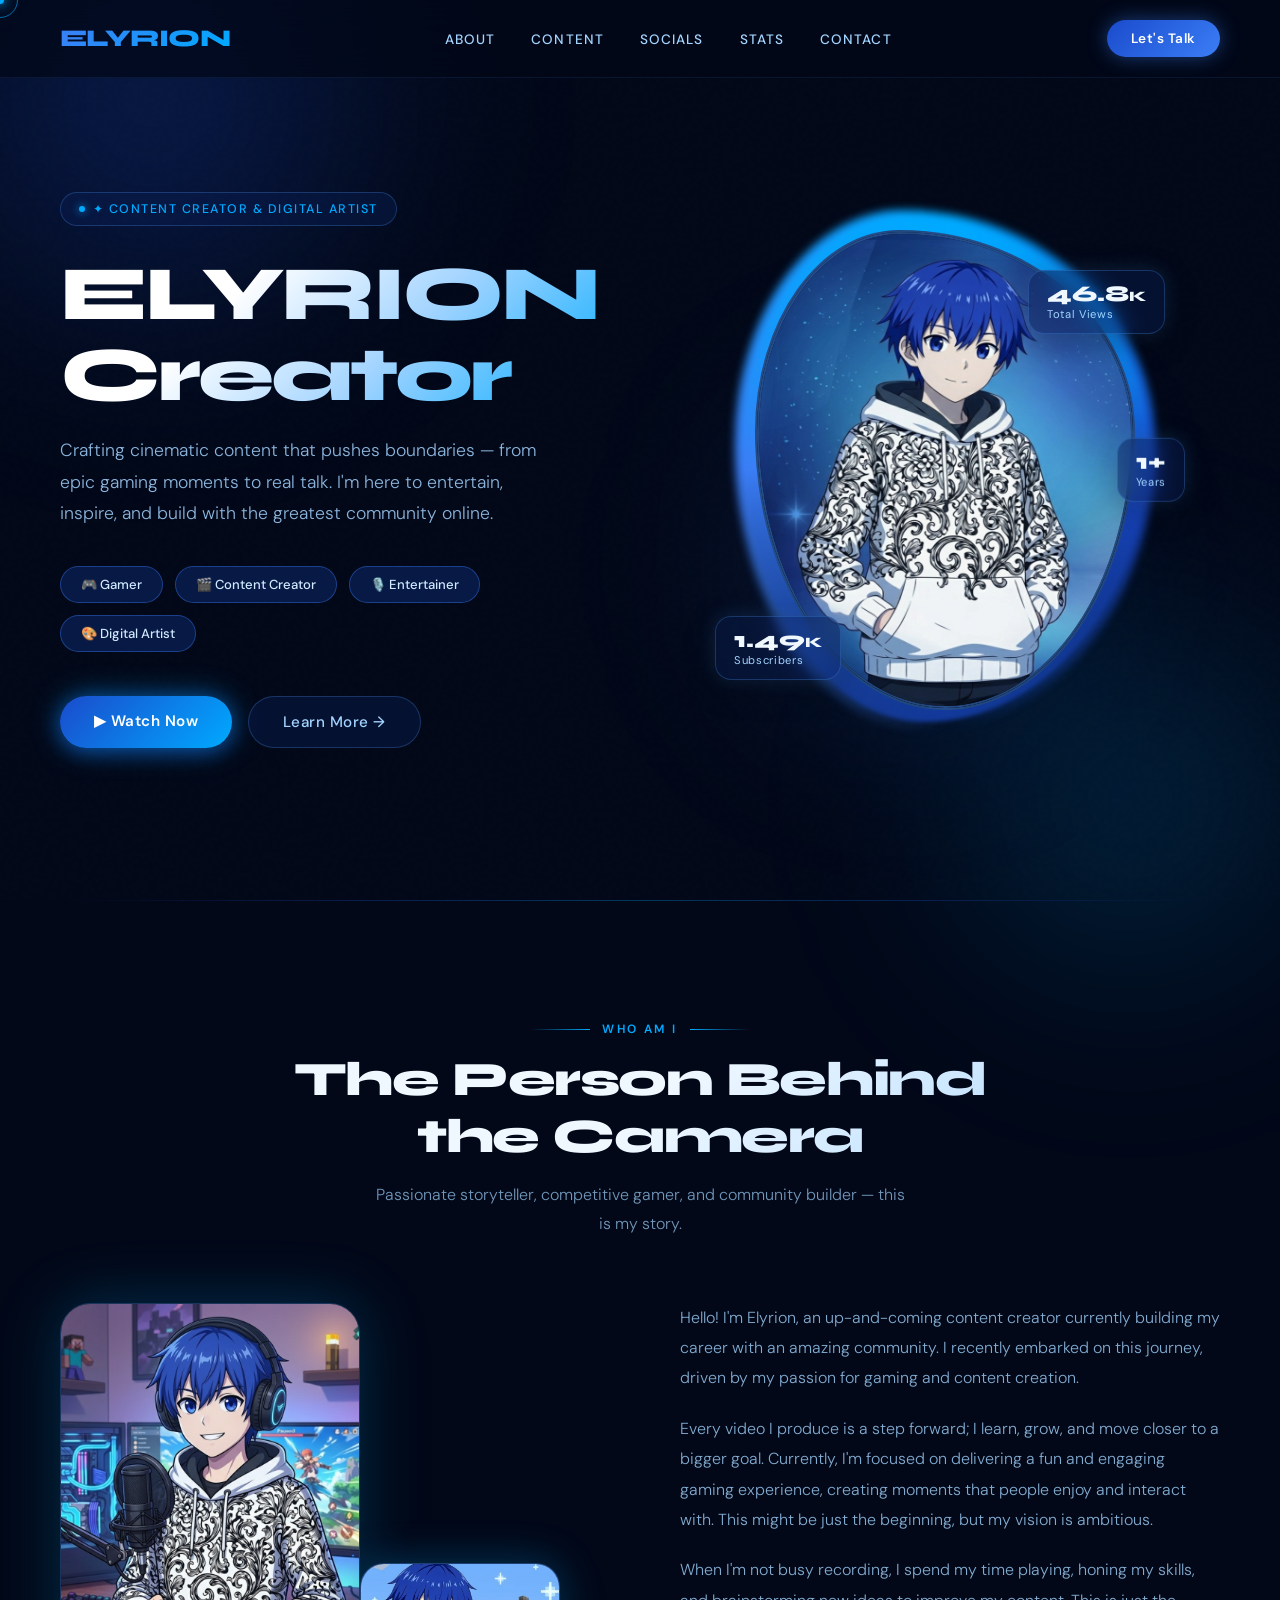
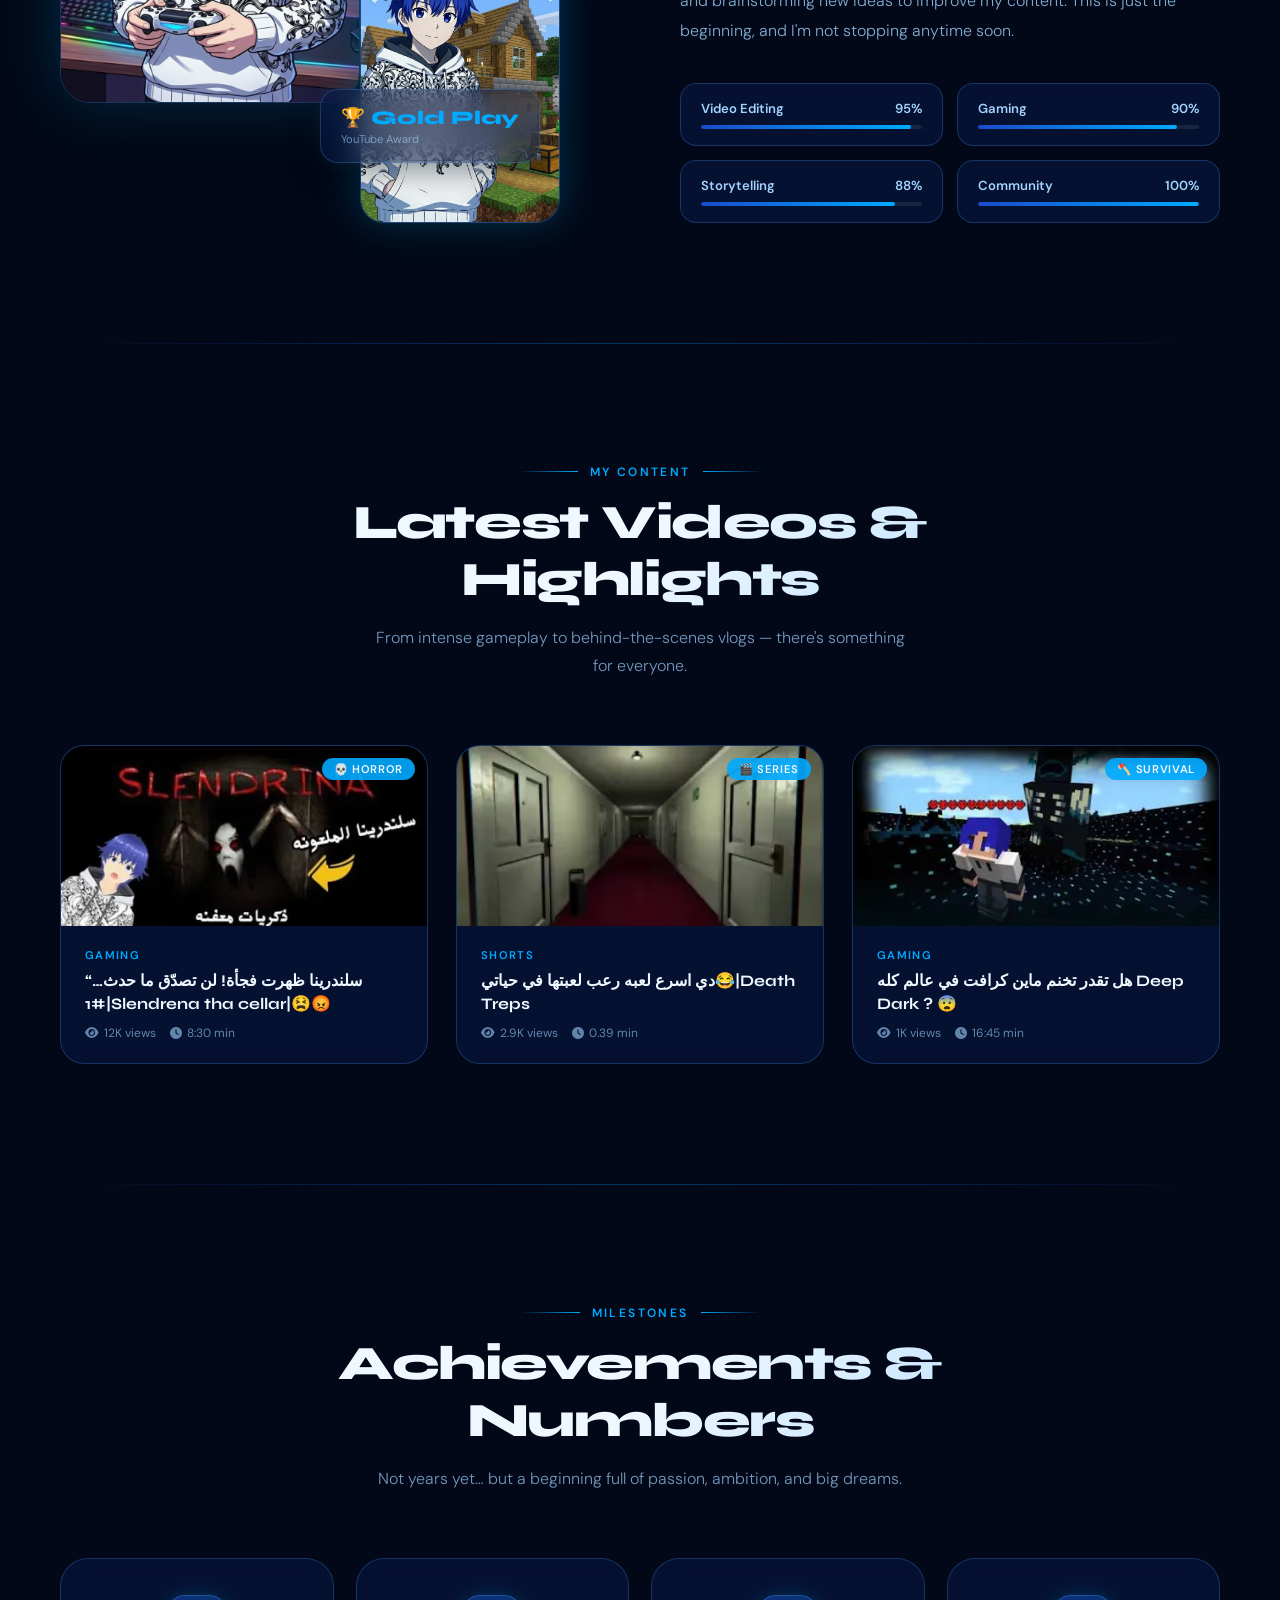
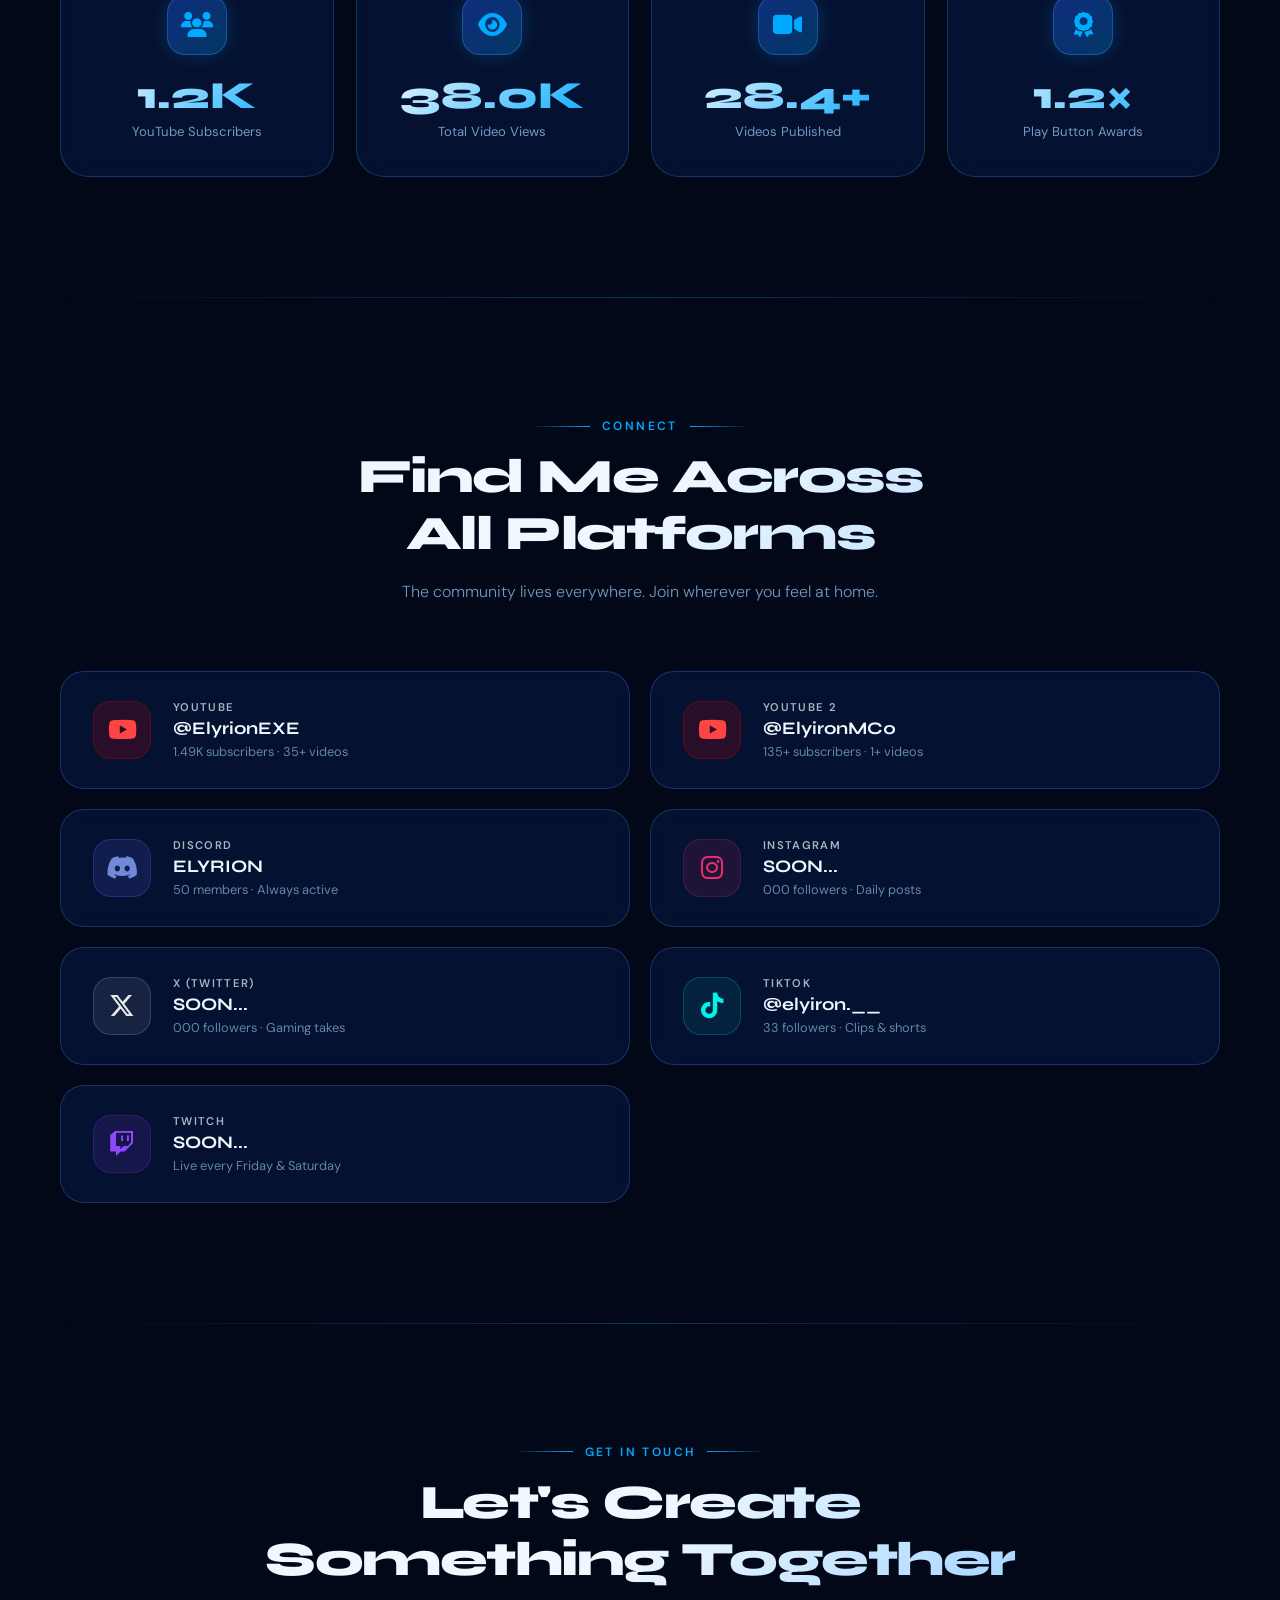
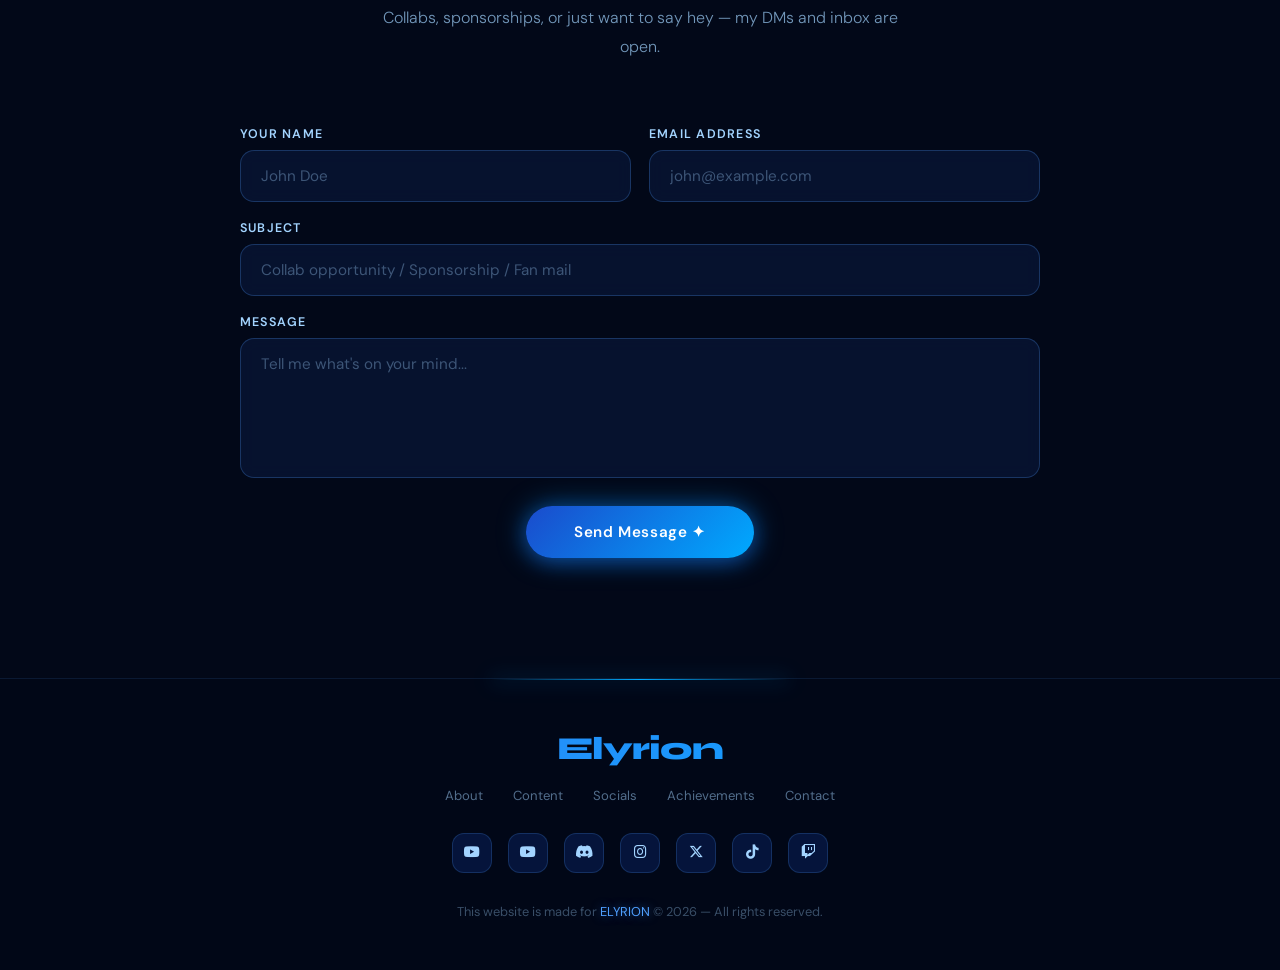
==== commit 6691177a: "Add Open Graph meta tags to index.html Added Open Graph meta tags for better social sharing." ====
--- a/index.html
+++ b/index.html
@@ -4,6 +4,11 @@
 <meta charset="UTF-8">
 <meta name="viewport" content="width=device-width, initial-scale=1.0">
 <title>ELYRION | Content Creator</title>
+<meta property="og:description" content="The personal website of Alyrion for easier identification"/>
+<meta property="og:image" content="https://yt3.googleusercontent.com/-QebyNntGPWEnEyb9zYM9s4a-eV93bVIOzvz_KxXEPC-KBo7e5yPEMP4HvT7npXdTom_50n6wg=s900-c-k-c0x00ffffff-no-rj"/>
+<meta property="og:url" content="https://vtubr.github.io/Elyrion"/>
+<meta property="og:type" content="website"/>
+<meta property="og:title" content="ELYRION | Content Creator"/>
 <link href="https://fonts.googleapis.com/css2?family=Syne:wght@400;500;600;700;800&family=DM+Sans:ital,opsz,wght@0,9..40,300;0,9..40,400;0,9..40,500;1,9..40,300&display=swap" rel="stylesheet">
 <link rel="stylesheet" href="https://cdnjs.cloudflare.com/ajax/libs/font-awesome/6.5.0/css/all.min.css">
 <link rel="stylesheet" href="elyrion.css">
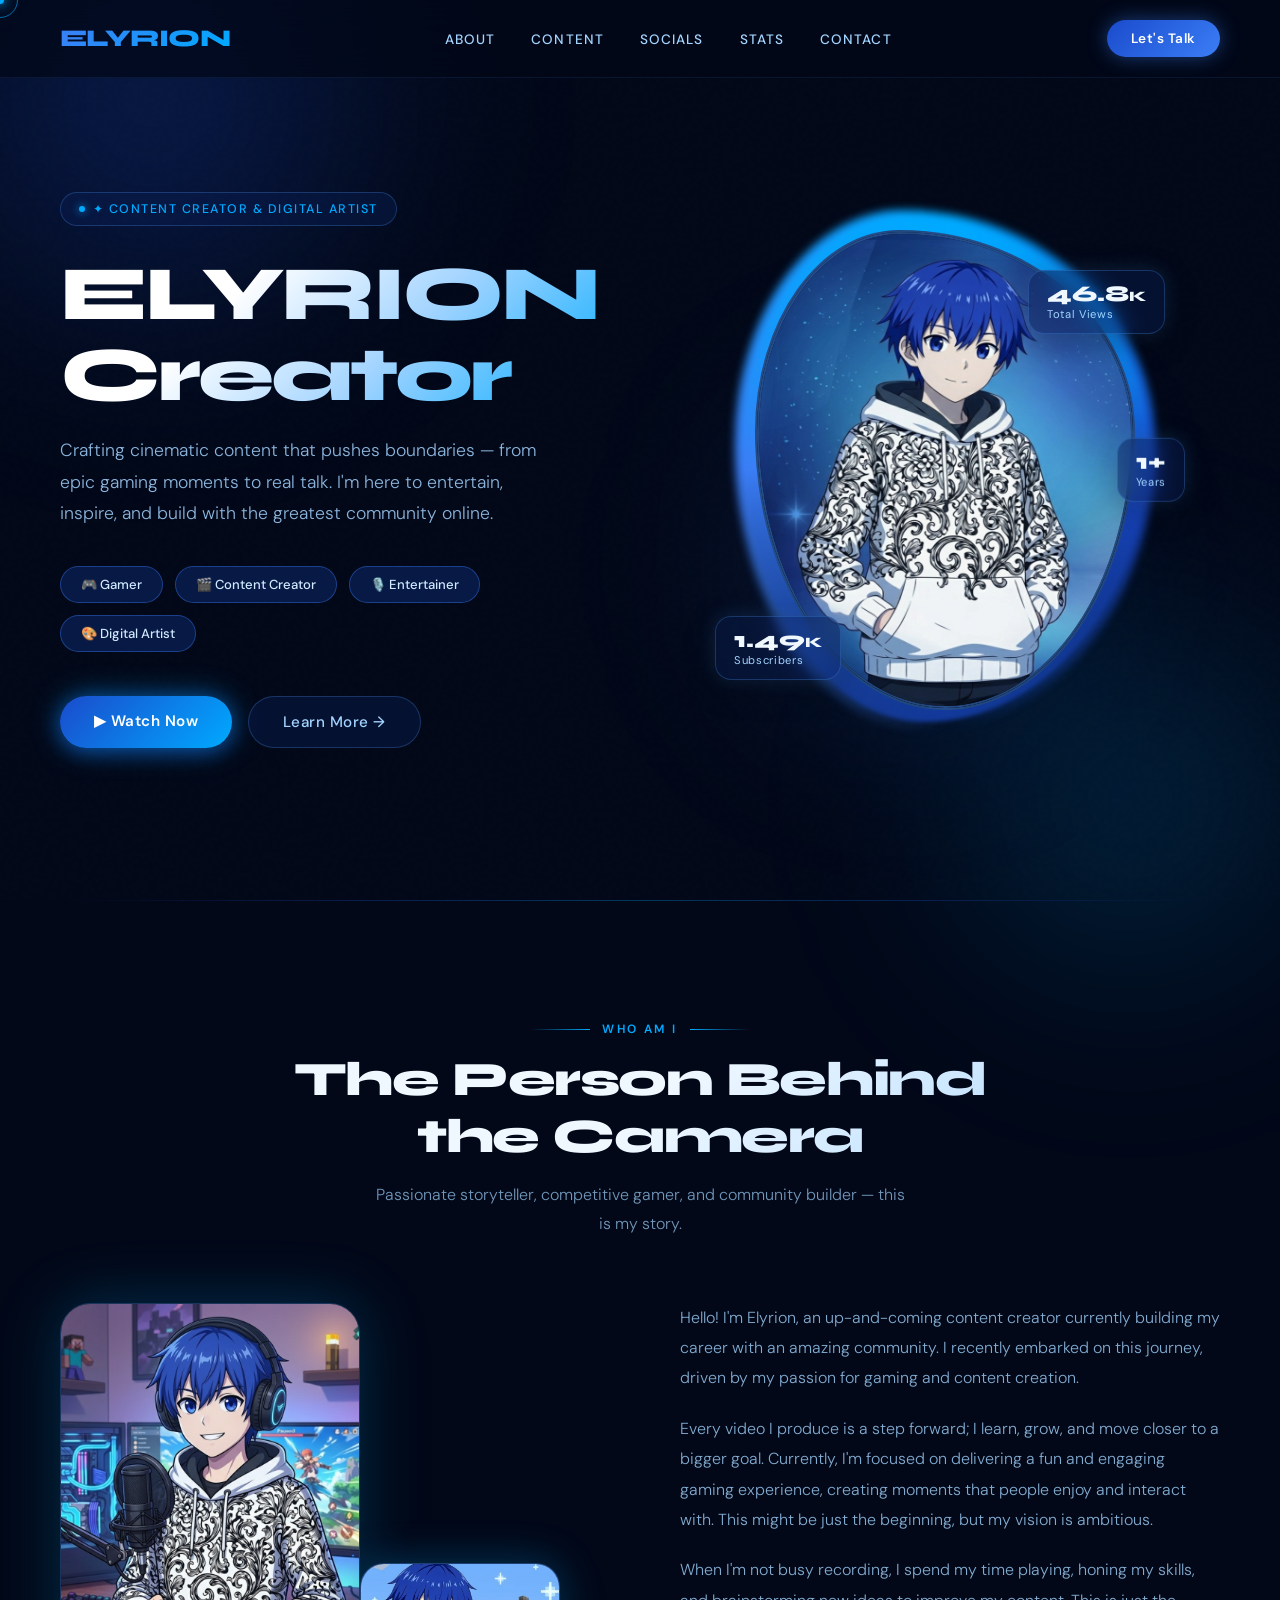
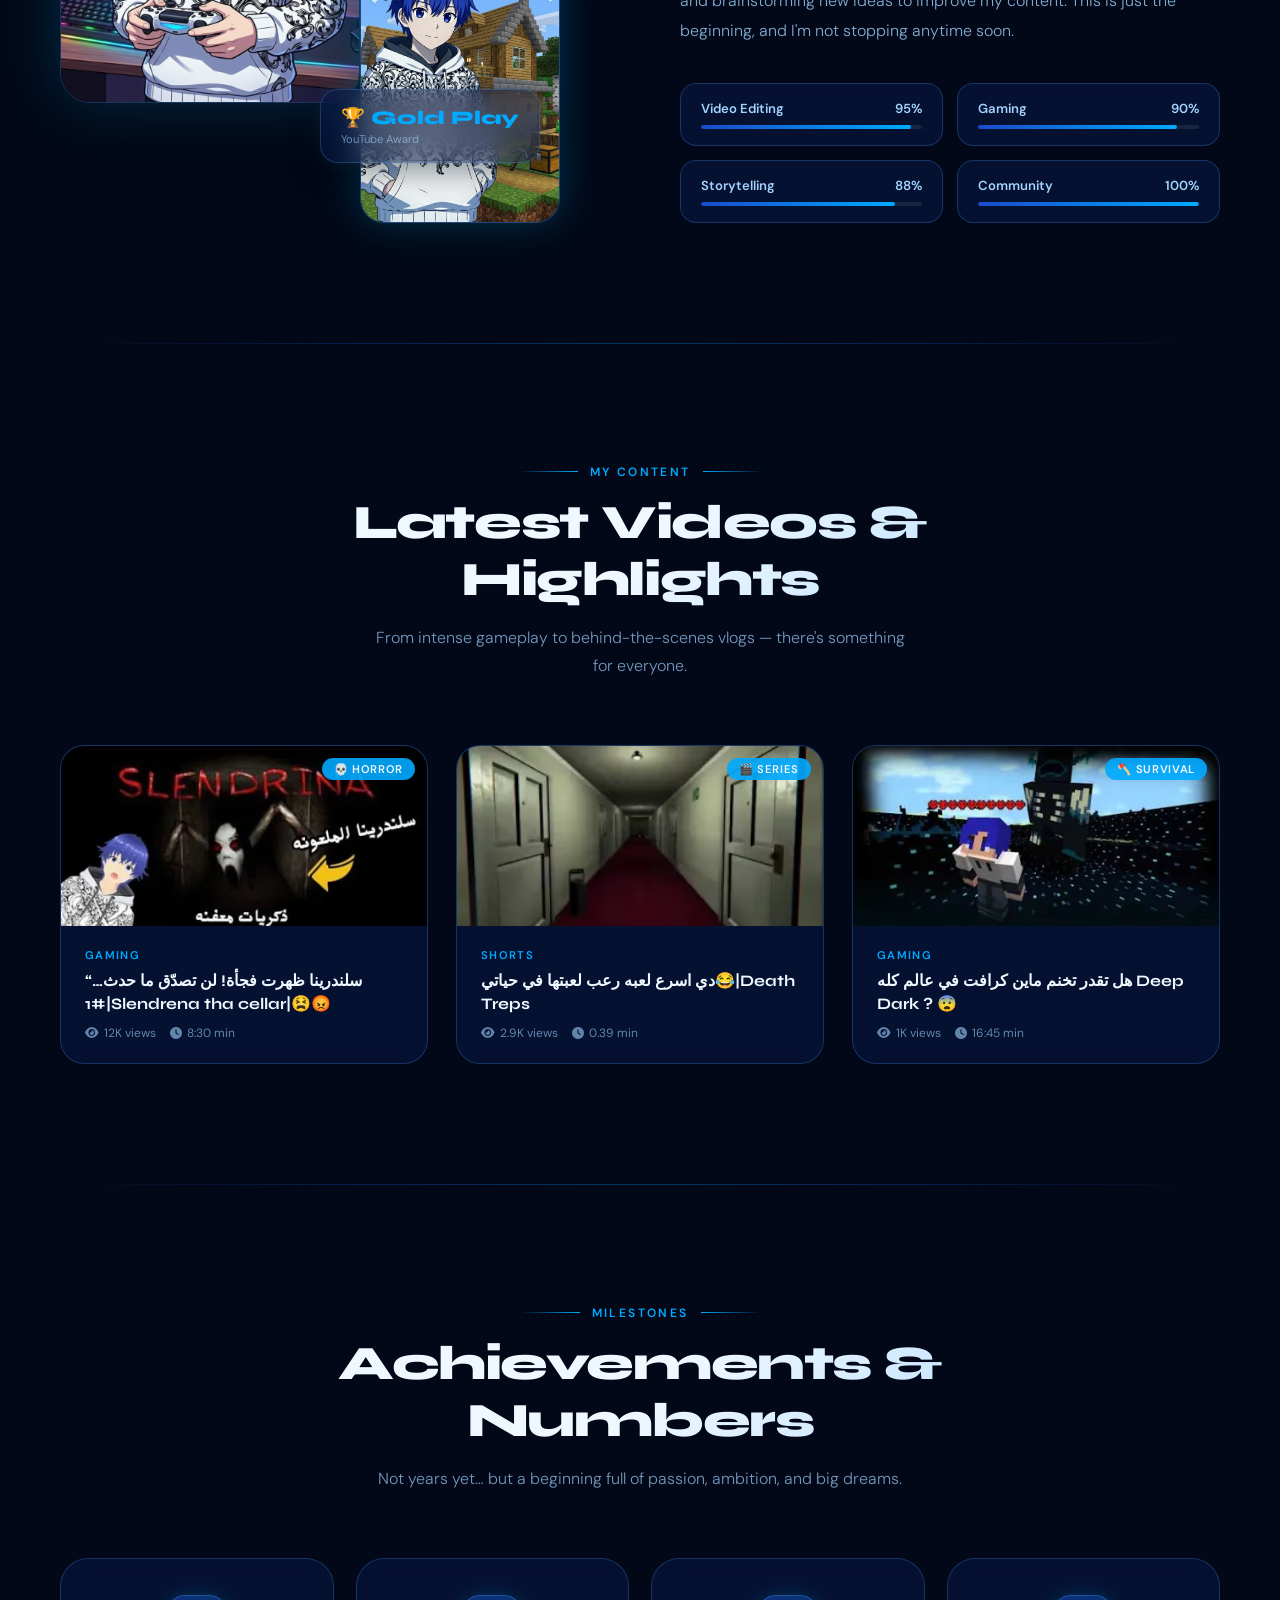
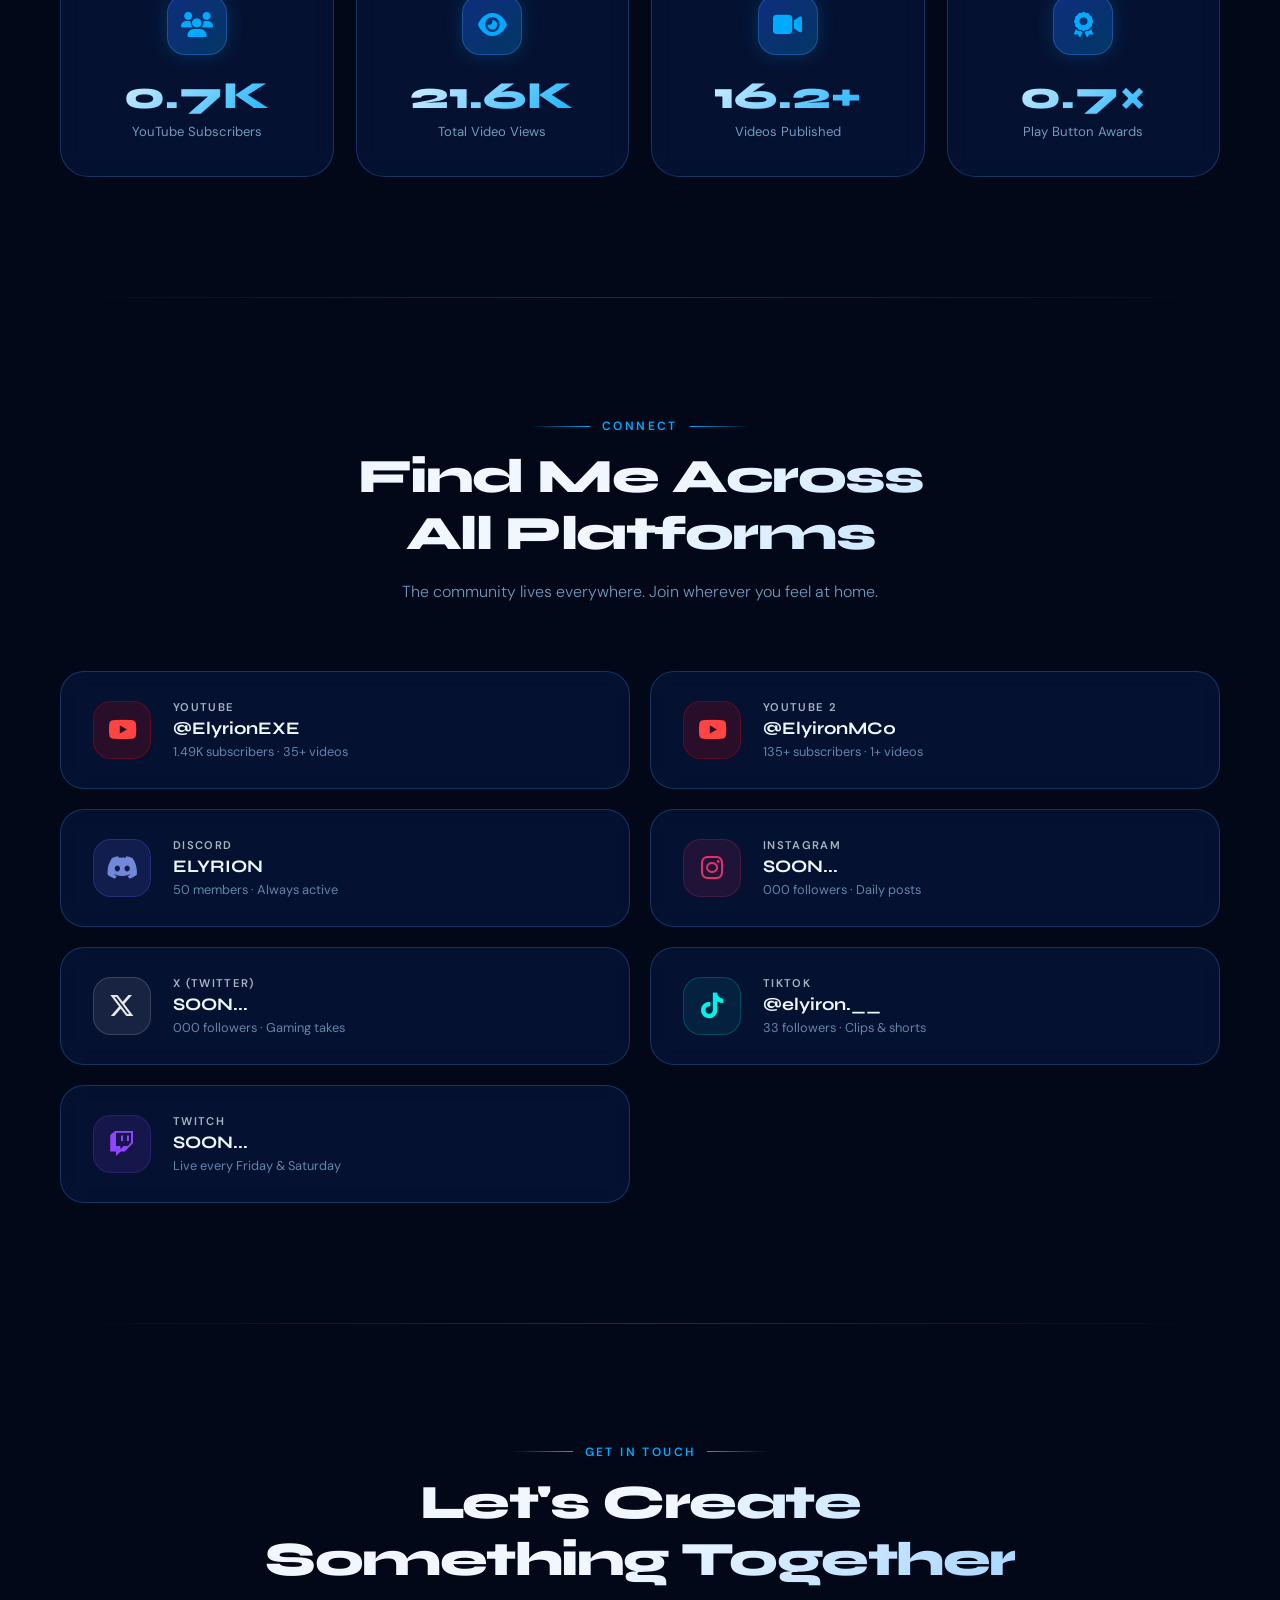
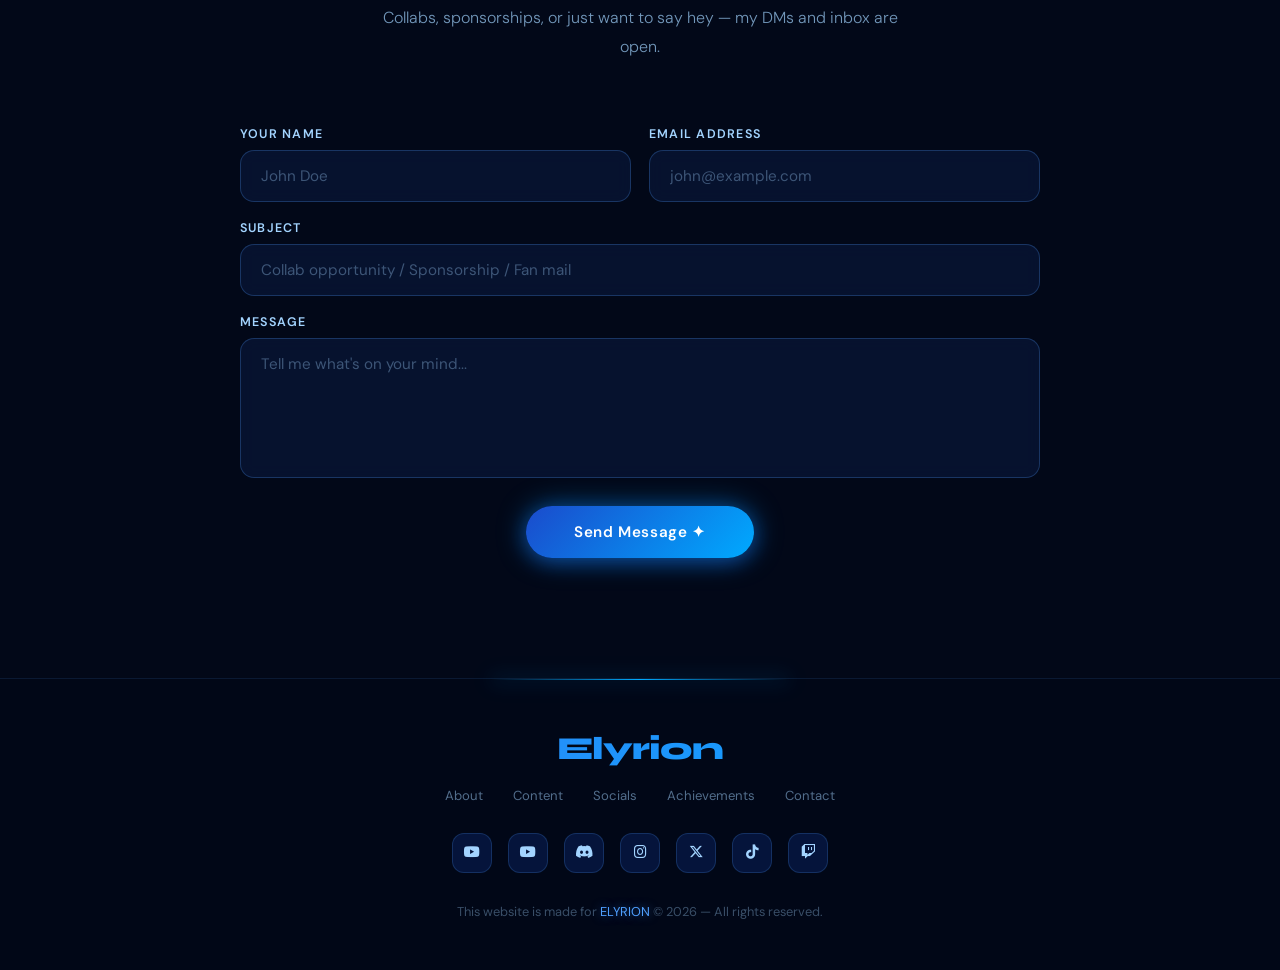
==== commit 502772c1: "Update index.html" ====
--- a/index.html
+++ b/index.html
@@ -3,7 +3,21 @@
 <head>
 <meta charset="UTF-8">
 <meta name="viewport" content="width=device-width, initial-scale=1.0">
+<link rel="icon" type="image/png" href="" />
 <title>ELYRION | Content Creator</title>
+ <meta name="discription" content="The personal website of Alyrion for easier identification" />
+  <meta name="site-owner" content="Elyrion" />
+  <meta name="app-name" content="Elyrion" />
+  <meta name="app-version" content="2.7.110" />
+  <meta name="app-build" content="001" />
+  <meta name="app-owner" content="Elyrion" />
+  <meta name="app-team" content="Elyrion Management Team" />
+  <meta name="app-make-date" content="2026-4-7" />
+  <meta name="app-once-update" content="2025-4-8" />
+  <meta name="app-last-update" content="2026-4-8" />
+  <meta name="app-release-date" content="2026-4-7" />
+  <meta name="app-status" content="production" />
+  <meta name="app-category" content="personal-profile" />
 <meta property="og:description" content="The personal website of Alyrion for easier identification"/>
 <meta property="og:image" content="https://yt3.googleusercontent.com/-QebyNntGPWEnEyb9zYM9s4a-eV93bVIOzvz_KxXEPC-KBo7e5yPEMP4HvT7npXdTom_50n6wg=s900-c-k-c0x00ffffff-no-rj"/>
 <meta property="og:url" content="https://vtubr.github.io/Elyrion"/>
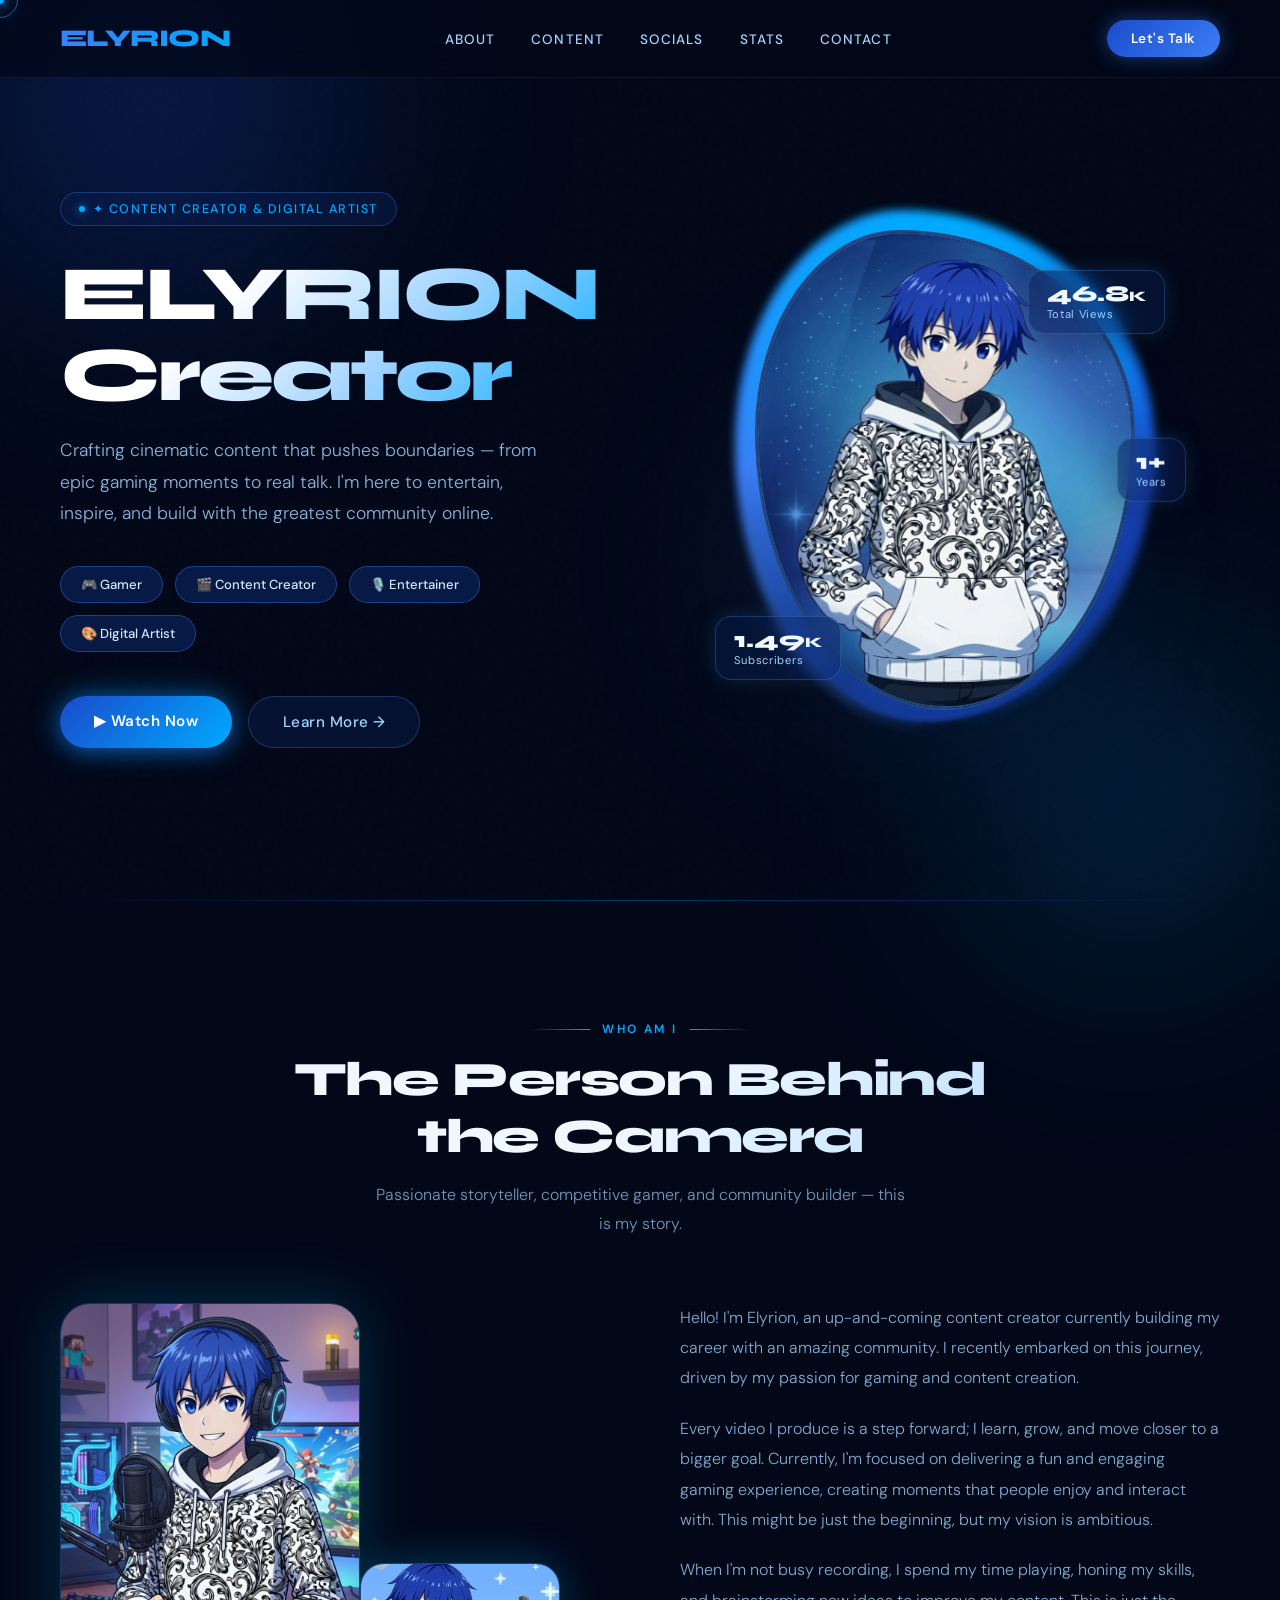
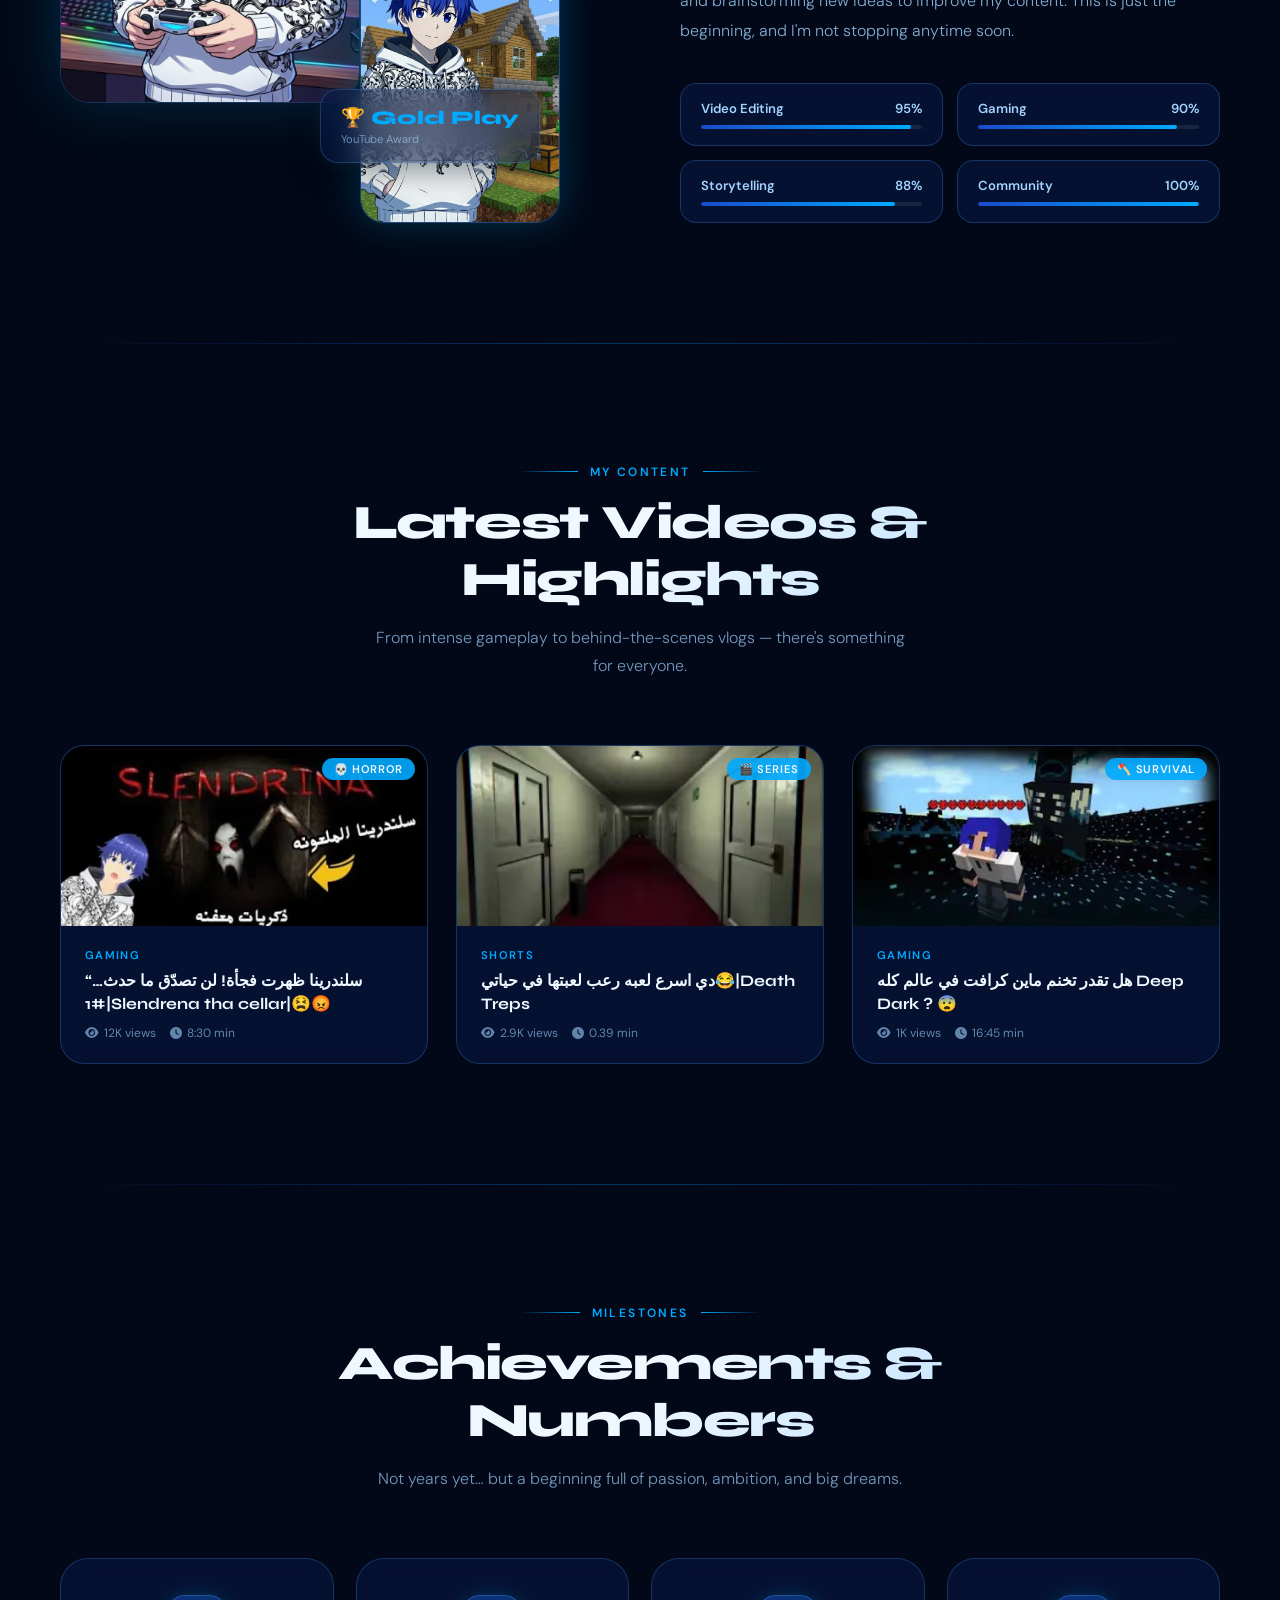
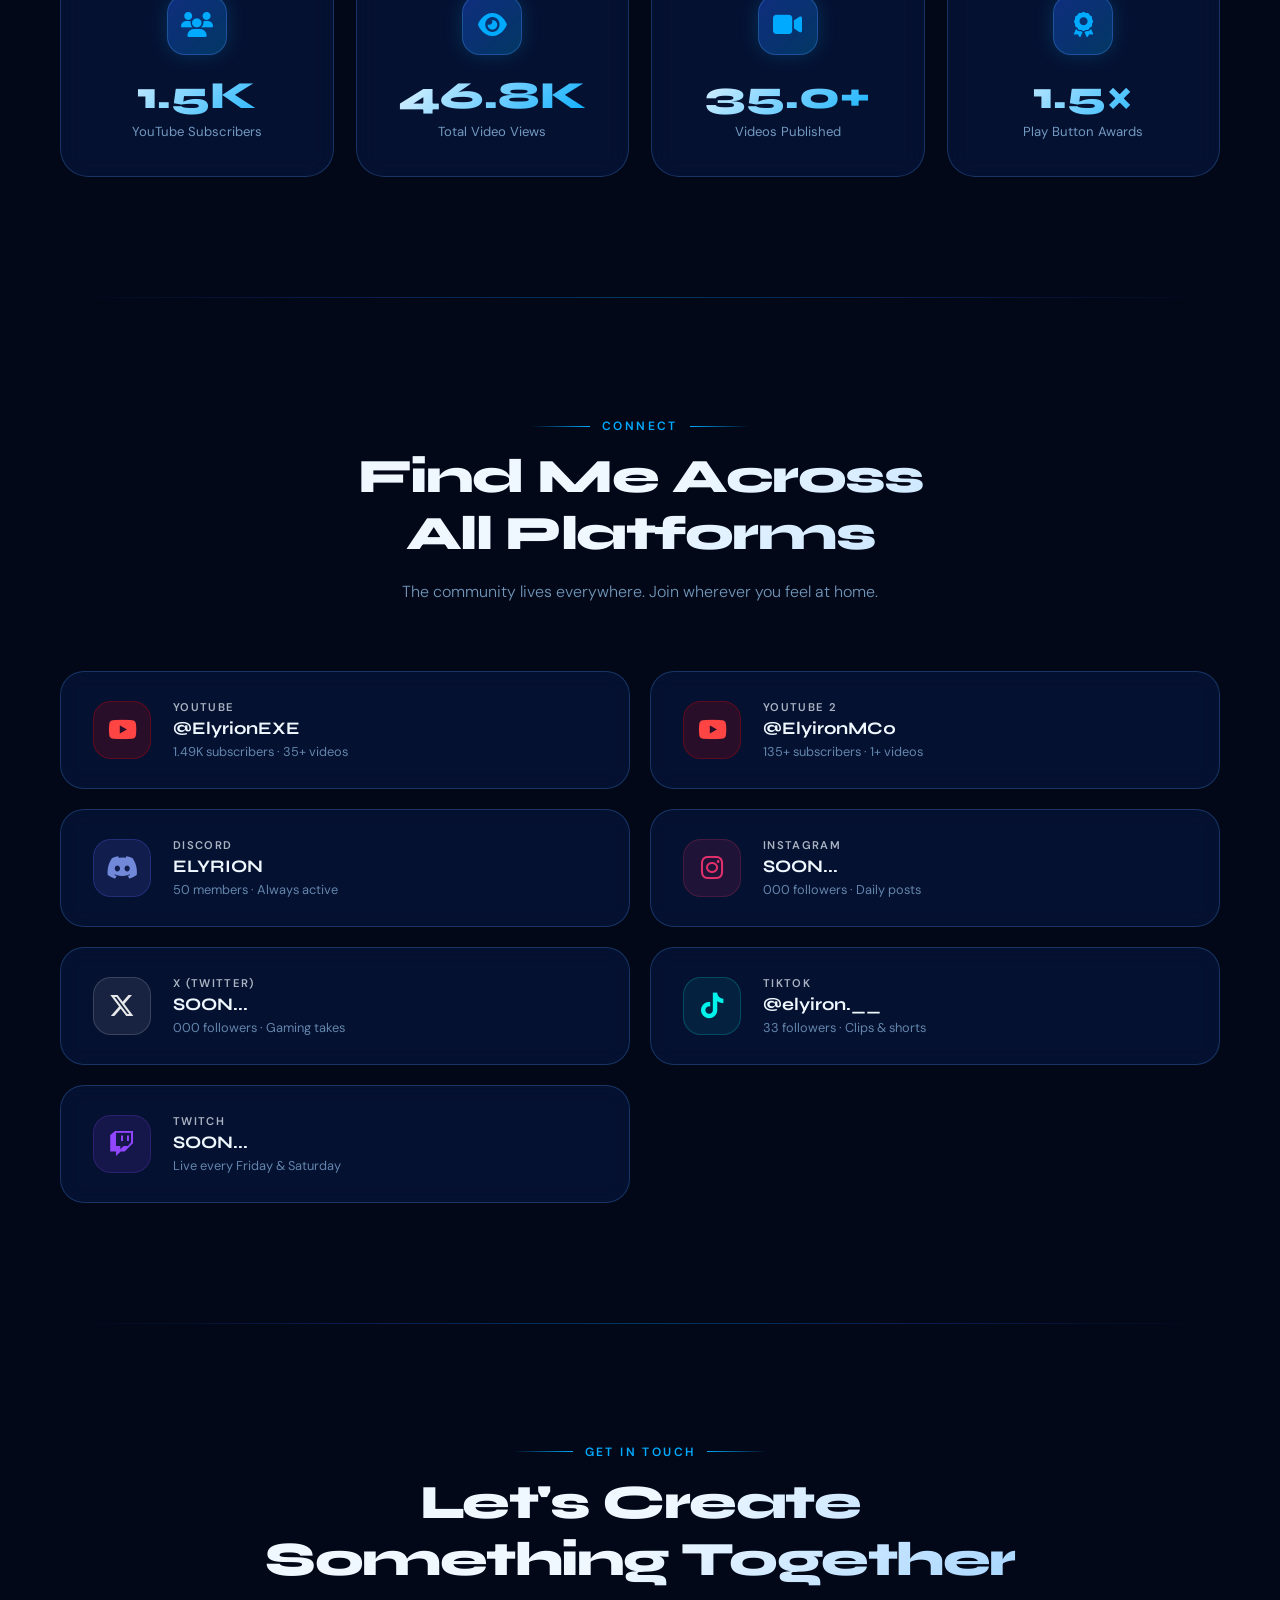
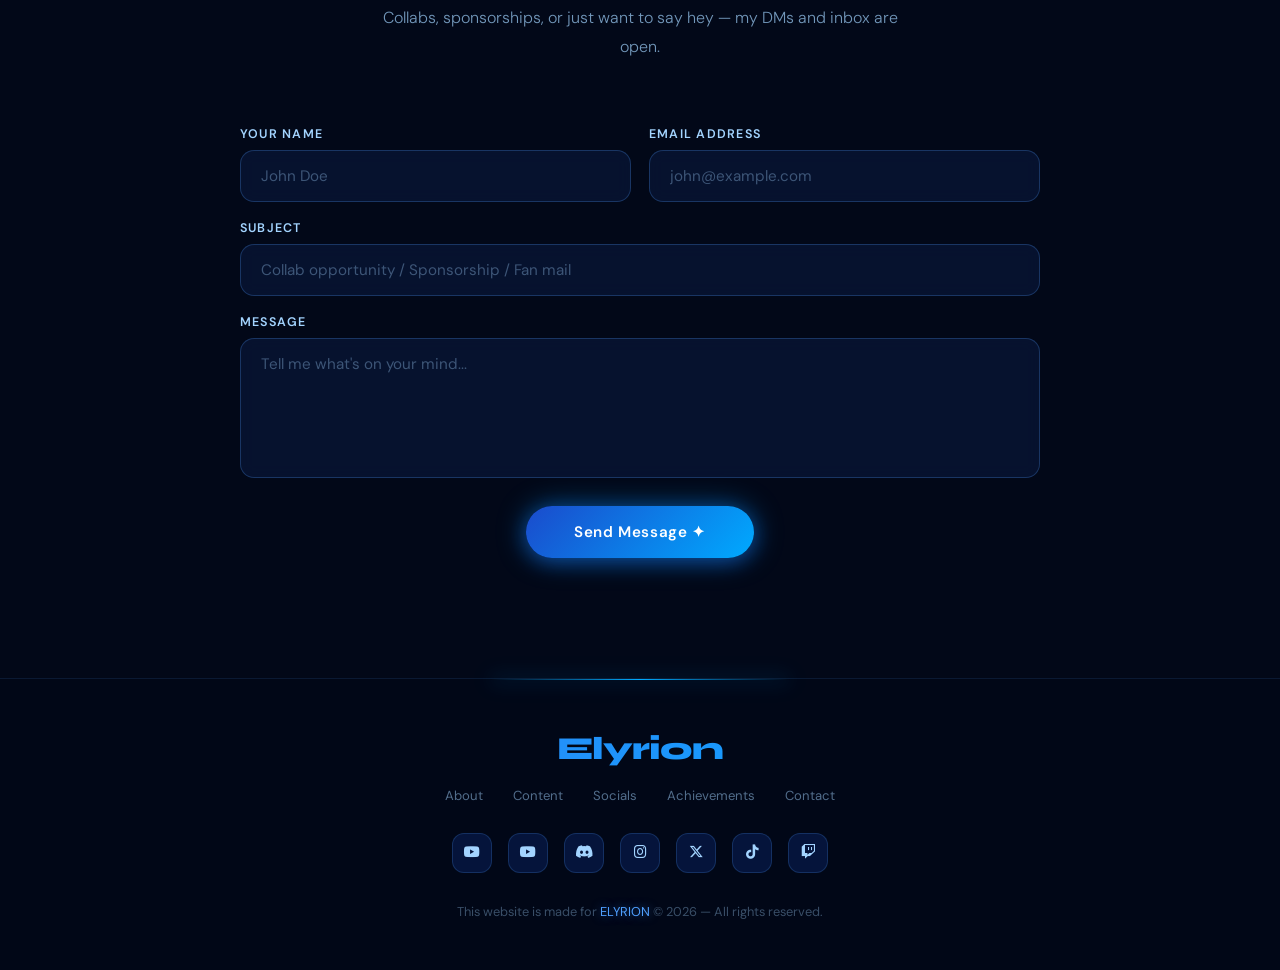
==== commit fbe7fb18: "Update Discord link in footer section" ====
--- a/index.html
+++ b/index.html
@@ -3,7 +3,7 @@
 <head>
 <meta charset="UTF-8">
 <meta name="viewport" content="width=device-width, initial-scale=1.0">
-<link rel="icon" type="image/png" href="" />
+<link rel="icon" type="image/png" href="https://yt3.googleusercontent.com/1egkJae9CrXlHqEm3Y2URzgTgdqVBJOovnekngkVpiYamt1hInHkXWY-rZCHKgsppUy3Xrlv=s160-c-k-c0x00ffffff-no-rj" />
 <title>ELYRION | Content Creator</title>
  <meta name="discription" content="The personal website of Alyrion for easier identification" />
   <meta name="site-owner" content="Elyrion" />
@@ -19,7 +19,7 @@
   <meta name="app-status" content="production" />
   <meta name="app-category" content="personal-profile" />
 <meta property="og:description" content="The personal website of Alyrion for easier identification"/>
-<meta property="og:image" content="https://yt3.googleusercontent.com/-QebyNntGPWEnEyb9zYM9s4a-eV93bVIOzvz_KxXEPC-KBo7e5yPEMP4HvT7npXdTom_50n6wg=s900-c-k-c0x00ffffff-no-rj"/>
+<meta property="og:image" content="https://yt3.googleusercontent.com/1egkJae9CrXlHqEm3Y2URzgTgdqVBJOovnekngkVpiYamt1hInHkXWY-rZCHKgsppUy3Xrlv=s160-c-k-c0x00ffffff-no-rj"/>
 <meta property="og:url" content="https://vtubr.github.io/Elyrion"/>
 <meta property="og:type" content="website"/>
 <meta property="og:title" content="ELYRION | Content Creator"/>
@@ -470,7 +470,7 @@
   <div class="footer-socials">
     <a href="https://www.youtube.com/@ElyrionEXE" class="footer-social-btn"><i class="fab fa-youtube"></i></a>
     <a href="https://www.youtube.com/@ElyironMC0" class="footer-social-btn"><i class="fab fa-youtube"></i></a>
-    <a href="#" class="footer-social-btn"><i class="fab fa-discord"></i></a>
+    <a href="https://discord.gg/sbxPP2dNE7" class="footer-social-btn"><i class="fab fa-discord"></i></a>
     <a href="#" class="footer-social-btn"><i class="fab fa-instagram"></i></a>
     <a href="#" class="footer-social-btn"><i class="fab fa-x-twitter"></i></a>
     <a href="https://www.tiktok.com/@elyiron.__?_t=ZS-8xv6nuUQ7Aw&_r=1" class="footer-social-btn"><i class="fab fa-tiktok"></i></a>
